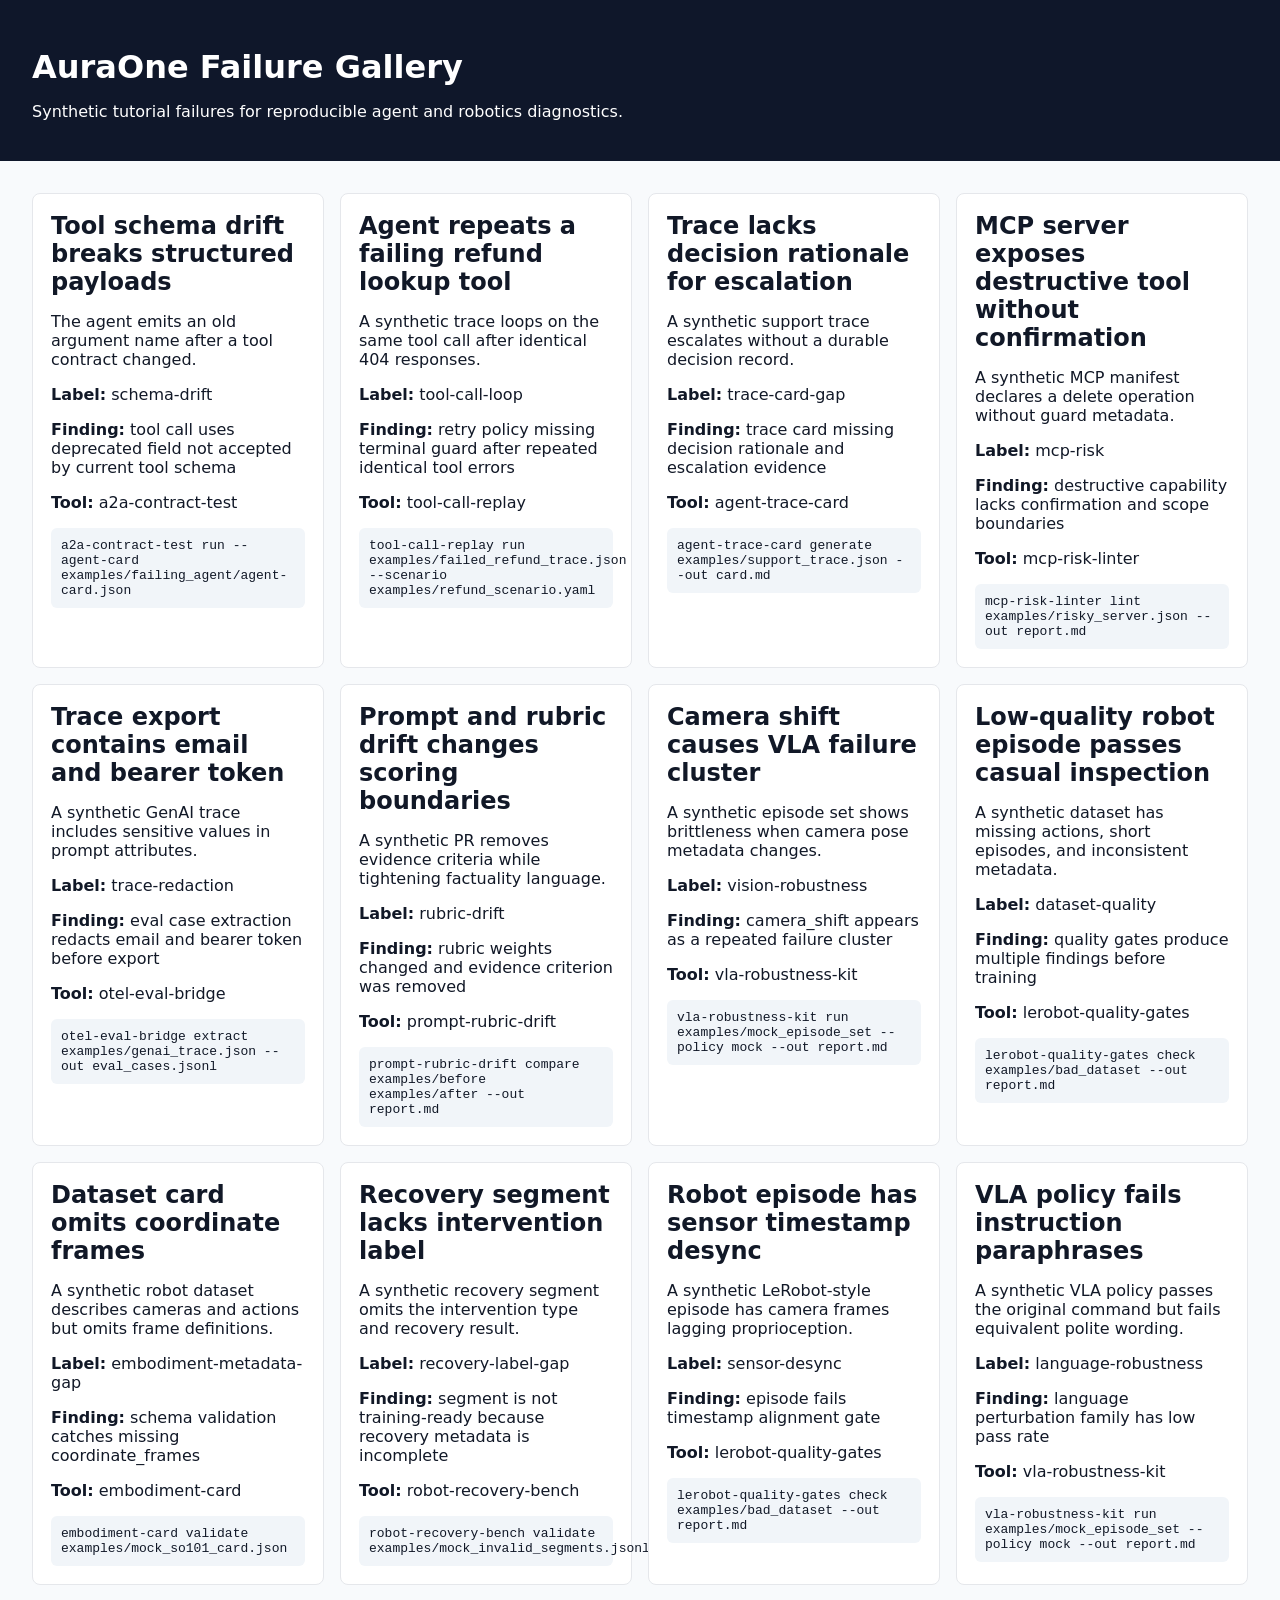
==== docs/index.html @ 8a6e7940 "docs: add github pages index" ====
<!doctype html>
<html lang="en">
<head>
  <meta charset="utf-8">
  <meta name="viewport" content="width=device-width, initial-scale=1">
  <title>AuraOne Failure Gallery</title>
  <style>
    body { font-family: Inter, system-ui, sans-serif; margin: 0; color: #111827; background: #f8fafc; }
    header { padding: 48px 32px 24px; background: #0f172a; color: white; }
    main { display: grid; gap: 16px; grid-template-columns: repeat(auto-fit, minmax(280px, 1fr)); padding: 32px; }
    article { background: white; border: 1px solid #e5e7eb; border-radius: 8px; padding: 18px; }
    h1, h2 { margin: 0 0 12px; }
    code { display: block; white-space: normal; background: #f1f5f9; padding: 10px; border-radius: 6px; }
  </style>
</head>
<body>
  <header>
    <h1>AuraOne Failure Gallery</h1>
    <p>Synthetic tutorial failures for reproducible agent and robotics diagnostics.</p>
  </header>
  <main>
<article><h2>Tool schema drift breaks structured payloads</h2><p>The agent emits an old argument name after a tool contract changed.</p><p><strong>Label:</strong> schema-drift</p><p><strong>Finding:</strong> tool call uses deprecated field not accepted by current tool schema</p><p><strong>Tool:</strong> a2a-contract-test</p><code>a2a-contract-test run --agent-card examples/failing_agent/agent-card.json</code></article>
<article><h2>Agent repeats a failing refund lookup tool</h2><p>A synthetic trace loops on the same tool call after identical 404 responses.</p><p><strong>Label:</strong> tool-call-loop</p><p><strong>Finding:</strong> retry policy missing terminal guard after repeated identical tool errors</p><p><strong>Tool:</strong> tool-call-replay</p><code>tool-call-replay run examples/failed_refund_trace.json --scenario examples/refund_scenario.yaml</code></article>
<article><h2>Trace lacks decision rationale for escalation</h2><p>A synthetic support trace escalates without a durable decision record.</p><p><strong>Label:</strong> trace-card-gap</p><p><strong>Finding:</strong> trace card missing decision rationale and escalation evidence</p><p><strong>Tool:</strong> agent-trace-card</p><code>agent-trace-card generate examples/support_trace.json --out card.md</code></article>
<article><h2>MCP server exposes destructive tool without confirmation</h2><p>A synthetic MCP manifest declares a delete operation without guard metadata.</p><p><strong>Label:</strong> mcp-risk</p><p><strong>Finding:</strong> destructive capability lacks confirmation and scope boundaries</p><p><strong>Tool:</strong> mcp-risk-linter</p><code>mcp-risk-linter lint examples/risky_server.json --out report.md</code></article>
<article><h2>Trace export contains email and bearer token</h2><p>A synthetic GenAI trace includes sensitive values in prompt attributes.</p><p><strong>Label:</strong> trace-redaction</p><p><strong>Finding:</strong> eval case extraction redacts email and bearer token before export</p><p><strong>Tool:</strong> otel-eval-bridge</p><code>otel-eval-bridge extract examples/genai_trace.json --out eval_cases.jsonl</code></article>
<article><h2>Prompt and rubric drift changes scoring boundaries</h2><p>A synthetic PR removes evidence criteria while tightening factuality language.</p><p><strong>Label:</strong> rubric-drift</p><p><strong>Finding:</strong> rubric weights changed and evidence criterion was removed</p><p><strong>Tool:</strong> prompt-rubric-drift</p><code>prompt-rubric-drift compare examples/before examples/after --out report.md</code></article>
<article><h2>Camera shift causes VLA failure cluster</h2><p>A synthetic episode set shows brittleness when camera pose metadata changes.</p><p><strong>Label:</strong> vision-robustness</p><p><strong>Finding:</strong> camera_shift appears as a repeated failure cluster</p><p><strong>Tool:</strong> vla-robustness-kit</p><code>vla-robustness-kit run examples/mock_episode_set --policy mock --out report.md</code></article>
<article><h2>Low-quality robot episode passes casual inspection</h2><p>A synthetic dataset has missing actions, short episodes, and inconsistent metadata.</p><p><strong>Label:</strong> dataset-quality</p><p><strong>Finding:</strong> quality gates produce multiple findings before training</p><p><strong>Tool:</strong> lerobot-quality-gates</p><code>lerobot-quality-gates check examples/bad_dataset --out report.md</code></article>
<article><h2>Dataset card omits coordinate frames</h2><p>A synthetic robot dataset describes cameras and actions but omits frame definitions.</p><p><strong>Label:</strong> embodiment-metadata-gap</p><p><strong>Finding:</strong> schema validation catches missing coordinate_frames</p><p><strong>Tool:</strong> embodiment-card</p><code>embodiment-card validate examples/mock_so101_card.json</code></article>
<article><h2>Recovery segment lacks intervention label</h2><p>A synthetic recovery segment omits the intervention type and recovery result.</p><p><strong>Label:</strong> recovery-label-gap</p><p><strong>Finding:</strong> segment is not training-ready because recovery metadata is incomplete</p><p><strong>Tool:</strong> robot-recovery-bench</p><code>robot-recovery-bench validate examples/mock_invalid_segments.jsonl</code></article>
<article><h2>Robot episode has sensor timestamp desync</h2><p>A synthetic LeRobot-style episode has camera frames lagging proprioception.</p><p><strong>Label:</strong> sensor-desync</p><p><strong>Finding:</strong> episode fails timestamp alignment gate</p><p><strong>Tool:</strong> lerobot-quality-gates</p><code>lerobot-quality-gates check examples/bad_dataset --out report.md</code></article>
<article><h2>VLA policy fails instruction paraphrases</h2><p>A synthetic VLA policy passes the original command but fails equivalent polite wording.</p><p><strong>Label:</strong> language-robustness</p><p><strong>Finding:</strong> language perturbation family has low pass rate</p><p><strong>Tool:</strong> vla-robustness-kit</p><code>vla-robustness-kit run examples/mock_episode_set --policy mock --out report.md</code></article>
  </main>
</body>
</html>
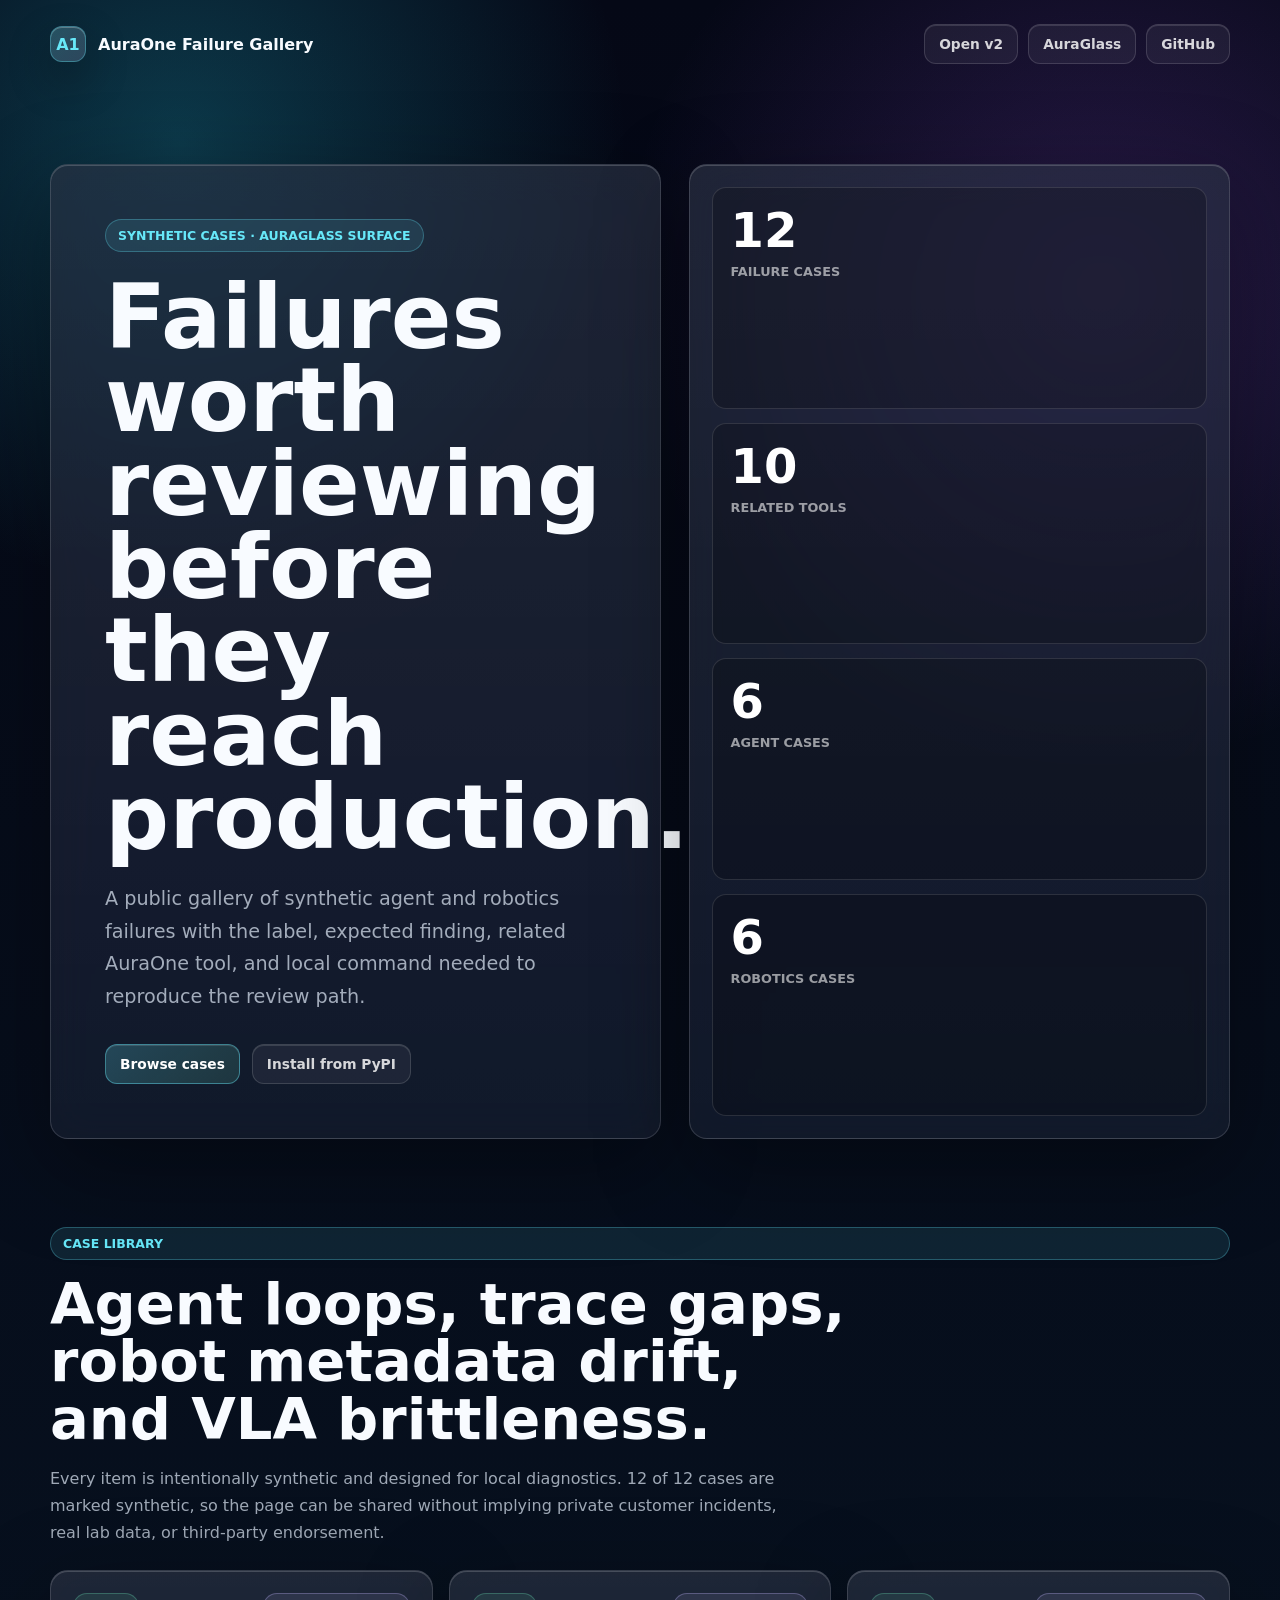
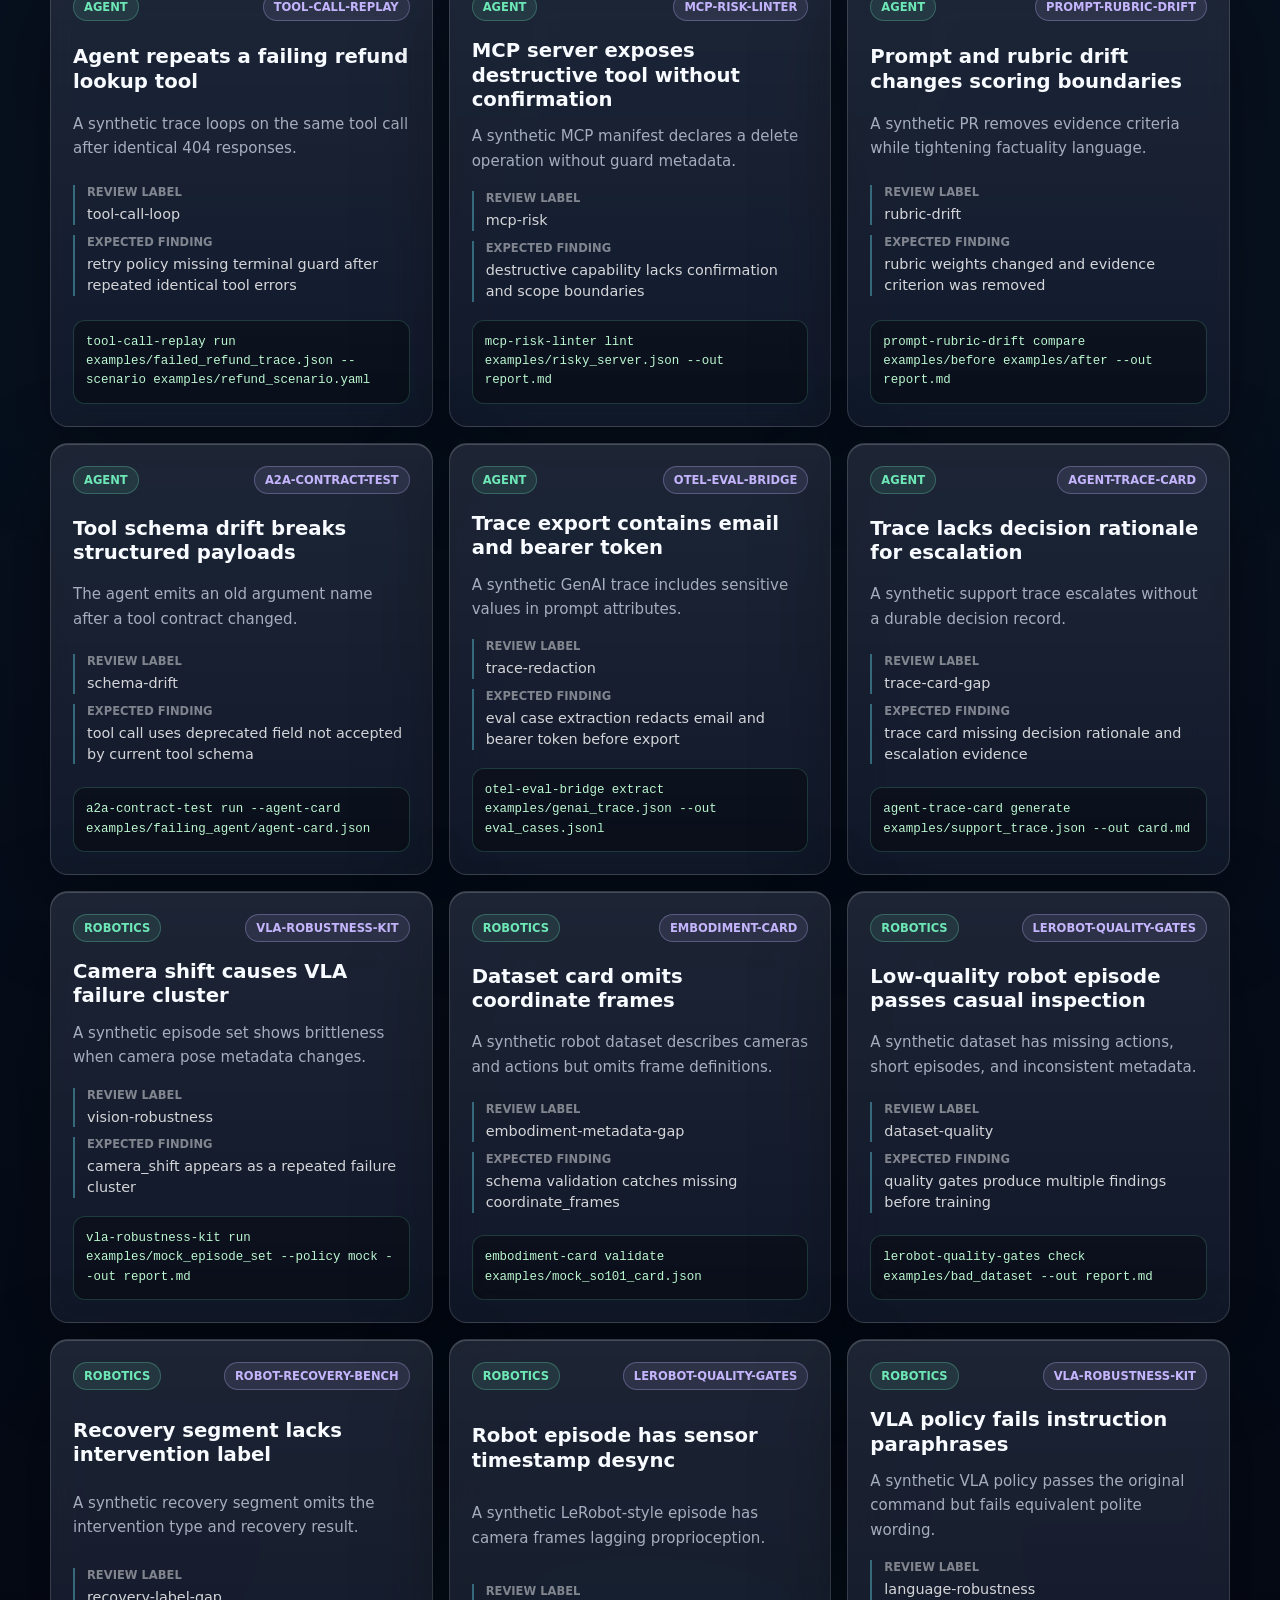
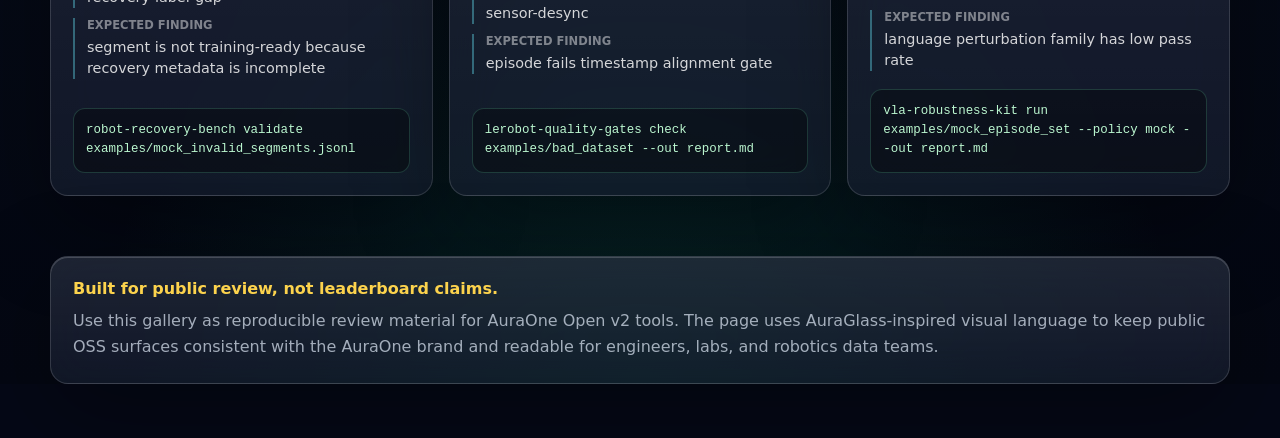
==== commit 442a5114: "feat: polish failure gallery pages" ====
--- a/docs/index.html
+++ b/docs/index.html
@@ -3,34 +3,481 @@
 <head>
   <meta charset="utf-8">
   <meta name="viewport" content="width=device-width, initial-scale=1">
+  <meta name="description" content="AuraOne Failure Gallery publishes synthetic agent and robotics failures with reproducible local commands.">
   <title>AuraOne Failure Gallery</title>
   <style>
-    body { font-family: Inter, system-ui, sans-serif; margin: 0; color: #111827; background: #f8fafc; }
-    header { padding: 48px 32px 24px; background: #0f172a; color: white; }
-    main { display: grid; gap: 16px; grid-template-columns: repeat(auto-fit, minmax(280px, 1fr)); padding: 32px; }
-    article { background: white; border: 1px solid #e5e7eb; border-radius: 8px; padding: 18px; }
-    h1, h2 { margin: 0 0 12px; }
-    code { display: block; white-space: normal; background: #f1f5f9; padding: 10px; border-radius: 6px; }
+    :root {
+      color-scheme: dark;
+      --bg: #050816;
+      --ink: #f8fbff;
+      --muted: rgba(232, 241, 255, 0.68);
+      --line: rgba(255, 255, 255, 0.14);
+      --panel: rgba(11, 18, 36, 0.68);
+      --panel-strong: rgba(7, 12, 26, 0.82);
+      --cyan: #67e8f9;
+      --mint: #6ee7b7;
+      --violet: #c4b5fd;
+      --amber: #fcd34d;
+      --radius: 18px;
+    }
+
+    * {
+      box-sizing: border-box;
+    }
+
+    html {
+      min-height: 100%;
+      background: var(--bg);
+    }
+
+    body {
+      min-height: 100%;
+      margin: 0;
+      color: var(--ink);
+      background:
+        radial-gradient(circle at 14% 4%, rgba(34, 211, 238, 0.24), transparent 28rem),
+        radial-gradient(circle at 86% 8%, rgba(168, 85, 247, 0.22), transparent 30rem),
+        radial-gradient(circle at 50% 100%, rgba(16, 185, 129, 0.16), transparent 34rem),
+        linear-gradient(180deg, #050816 0%, #07111f 52%, #040712 100%);
+      font-family: Inter, ui-sans-serif, system-ui, -apple-system, BlinkMacSystemFont, "Segoe UI", sans-serif;
+      letter-spacing: 0;
+    }
+
+    body::before {
+      position: fixed;
+      inset: 0;
+      z-index: -1;
+      pointer-events: none;
+      content: "";
+      opacity: 0.34;
+      background-image:
+        linear-gradient(rgba(255, 255, 255, 0.04) 1px, transparent 1px),
+        linear-gradient(90deg, rgba(255, 255, 255, 0.04) 1px, transparent 1px);
+      background-size: 56px 56px;
+      mask-image: linear-gradient(180deg, black, transparent 78%);
+    }
+
+    a {
+      color: inherit;
+      text-decoration: none;
+    }
+
+    .shell {
+      width: min(1180px, calc(100% - 32px));
+      margin: 0 auto;
+    }
+
+    .nav {
+      display: flex;
+      align-items: center;
+      justify-content: space-between;
+      gap: 20px;
+      padding: 24px 0;
+    }
+
+    .brand {
+      display: inline-flex;
+      align-items: center;
+      gap: 12px;
+      font-weight: 760;
+    }
+
+    .brand-mark {
+      display: inline-grid;
+      width: 36px;
+      height: 36px;
+      place-items: center;
+      border: 1px solid rgba(103, 232, 249, 0.32);
+      border-radius: 12px;
+      background:
+        linear-gradient(135deg, rgba(103, 232, 249, 0.18), rgba(196, 181, 253, 0.12)),
+        rgba(255, 255, 255, 0.06);
+      box-shadow: inset 0 1px 0 rgba(255, 255, 255, 0.25), 0 18px 44px rgba(0, 0, 0, 0.32);
+      color: var(--cyan);
+    }
+
+    .nav-links {
+      display: flex;
+      flex-wrap: wrap;
+      justify-content: flex-end;
+      gap: 10px;
+    }
+
+    .nav-links a,
+    .button {
+      display: inline-flex;
+      align-items: center;
+      justify-content: center;
+      min-height: 40px;
+      border: 1px solid var(--line);
+      border-radius: 12px;
+      padding: 0 14px;
+      background: rgba(255, 255, 255, 0.055);
+      color: rgba(255, 255, 255, 0.82);
+      font-size: 0.86rem;
+      font-weight: 660;
+      box-shadow: inset 0 1px 0 rgba(255, 255, 255, 0.13);
+    }
+
+    .nav-links a:hover,
+    .button:hover {
+      border-color: rgba(103, 232, 249, 0.45);
+      background: rgba(103, 232, 249, 0.11);
+      color: white;
+    }
+
+    .hero {
+      padding: 76px 0 52px;
+    }
+
+    .hero-grid {
+      display: grid;
+      grid-template-columns: minmax(0, 1.06fr) minmax(280px, 0.94fr);
+      gap: 28px;
+      align-items: stretch;
+    }
+
+    .hero-copy,
+    .glass-panel,
+    .case-card {
+      border: 1px solid var(--line);
+      border-radius: var(--radius);
+      background:
+        linear-gradient(180deg, rgba(255, 255, 255, 0.09), rgba(255, 255, 255, 0.035)),
+        var(--panel);
+      box-shadow:
+        inset 0 1px 0 rgba(255, 255, 255, 0.18),
+        0 28px 92px rgba(0, 0, 0, 0.34);
+      backdrop-filter: blur(22px) saturate(150%);
+    }
+
+    .hero-copy {
+      padding: clamp(28px, 5vw, 54px);
+    }
+
+    .eyebrow {
+      display: inline-flex;
+      align-items: center;
+      gap: 8px;
+      border: 1px solid rgba(103, 232, 249, 0.28);
+      border-radius: 999px;
+      padding: 8px 12px;
+      background: rgba(103, 232, 249, 0.10);
+      color: var(--cyan);
+      font-size: 0.78rem;
+      font-weight: 800;
+      text-transform: uppercase;
+    }
+
+    h1,
+    h2,
+    p {
+      margin: 0;
+    }
+
+    h1 {
+      max-width: 850px;
+      margin-top: 24px;
+      font-size: clamp(3rem, 7vw, 6.5rem);
+      line-height: 0.93;
+      letter-spacing: 0;
+    }
+
+    .lead {
+      max-width: 690px;
+      margin-top: 24px;
+      color: var(--muted);
+      font-size: clamp(1rem, 2vw, 1.2rem);
+      line-height: 1.7;
+    }
+
+    .hero-actions {
+      display: flex;
+      flex-wrap: wrap;
+      gap: 12px;
+      margin-top: 30px;
+    }
+
+    .button.primary {
+      border-color: rgba(103, 232, 249, 0.42);
+      background: linear-gradient(135deg, rgba(103, 232, 249, 0.22), rgba(110, 231, 183, 0.14));
+      color: white;
+    }
+
+    .stats-panel {
+      display: grid;
+      gap: 14px;
+      padding: 22px;
+    }
+
+    .metric {
+      min-height: 104px;
+      border: 1px solid rgba(255, 255, 255, 0.12);
+      border-radius: 14px;
+      padding: 18px;
+      background: rgba(0, 0, 0, 0.22);
+    }
+
+    .metric-value {
+      display: block;
+      color: white;
+      font-size: clamp(2rem, 4vw, 3rem);
+      font-weight: 780;
+      line-height: 1;
+    }
+
+    .metric-label {
+      display: block;
+      margin-top: 10px;
+      color: rgba(255, 255, 255, 0.58);
+      font-size: 0.8rem;
+      font-weight: 720;
+      text-transform: uppercase;
+    }
+
+    .section-head {
+      display: grid;
+      gap: 16px;
+      margin: 36px 0 24px;
+    }
+
+    .section-head h2 {
+      max-width: 820px;
+      font-size: clamp(2rem, 4.5vw, 3.8rem);
+      line-height: 1;
+      letter-spacing: 0;
+    }
+
+    .section-head p {
+      max-width: 760px;
+      color: var(--muted);
+      line-height: 1.7;
+    }
+
+    .case-grid {
+      display: grid;
+      grid-template-columns: repeat(3, minmax(0, 1fr));
+      gap: 16px;
+      padding-bottom: 60px;
+    }
+
+    .case-card {
+      display: flex;
+      min-height: 390px;
+      flex-direction: column;
+      justify-content: space-between;
+      padding: 22px;
+    }
+
+    .case-topline {
+      display: flex;
+      flex-wrap: wrap;
+      align-items: center;
+      justify-content: space-between;
+      gap: 10px;
+      margin-bottom: 18px;
+    }
+
+    .case-domain,
+    .case-tool {
+      display: inline-flex;
+      align-items: center;
+      min-height: 28px;
+      border-radius: 999px;
+      padding: 0 10px;
+      font-size: 0.72rem;
+      font-weight: 800;
+      text-transform: uppercase;
+    }
+
+    .case-domain {
+      border: 1px solid rgba(110, 231, 183, 0.28);
+      background: rgba(110, 231, 183, 0.10);
+      color: var(--mint);
+    }
+
+    .case-tool {
+      border: 1px solid rgba(196, 181, 253, 0.30);
+      background: rgba(196, 181, 253, 0.10);
+      color: var(--violet);
+    }
+
+    .case-card h2 {
+      font-size: 1.23rem;
+      line-height: 1.24;
+      letter-spacing: 0;
+    }
+
+    .case-description {
+      margin-top: 12px;
+      color: var(--muted);
+      font-size: 0.94rem;
+      line-height: 1.62;
+    }
+
+    .case-facts {
+      display: grid;
+      gap: 10px;
+      margin: 18px 0;
+    }
+
+    .case-facts div {
+      border-left: 2px solid rgba(103, 232, 249, 0.38);
+      padding-left: 12px;
+    }
+
+    dt {
+      color: rgba(255, 255, 255, 0.46);
+      font-size: 0.72rem;
+      font-weight: 760;
+      text-transform: uppercase;
+    }
+
+    dd {
+      margin: 5px 0 0;
+      color: rgba(255, 255, 255, 0.82);
+      font-size: 0.9rem;
+      line-height: 1.45;
+    }
+
+    code {
+      display: block;
+      overflow-x: auto;
+      border: 1px solid rgba(110, 231, 183, 0.20);
+      border-radius: 12px;
+      padding: 12px;
+      background: rgba(0, 0, 0, 0.34);
+      color: #bbf7d0;
+      font-family: "SFMono-Regular", Consolas, "Liberation Mono", monospace;
+      font-size: 0.78rem;
+      line-height: 1.55;
+      white-space: pre-wrap;
+    }
+
+    .note {
+      display: grid;
+      gap: 10px;
+      margin: 0 0 54px;
+      padding: 22px;
+    }
+
+    .note strong {
+      color: var(--amber);
+    }
+
+    .note p {
+      color: var(--muted);
+      line-height: 1.65;
+    }
+
+    @media (max-width: 920px) {
+      .hero-grid,
+      .case-grid {
+        grid-template-columns: 1fr;
+      }
+
+      .hero {
+        padding-top: 42px;
+      }
+    }
+
+    @media (max-width: 640px) {
+      .shell {
+        width: min(100% - 24px, 1180px);
+      }
+
+      .nav {
+        align-items: flex-start;
+        flex-direction: column;
+      }
+
+      .nav-links {
+        justify-content: flex-start;
+      }
+
+      .hero-copy,
+      .stats-panel,
+      .case-card,
+      .note {
+        border-radius: 14px;
+      }
+    }
   </style>
 </head>
 <body>
-  <header>
-    <h1>AuraOne Failure Gallery</h1>
-    <p>Synthetic tutorial failures for reproducible agent and robotics diagnostics.</p>
+  <nav class="shell nav" aria-label="Primary">
+    <a class="brand" href="https://www.auraone.ai/open">
+      <span class="brand-mark" aria-hidden="true">A1</span>
+      <span>AuraOne Failure Gallery</span>
+    </a>
+    <div class="nav-links">
+      <a href="https://www.auraone.ai/open/v2">Open v2</a>
+      <a href="https://auraglass.auraone.ai/">AuraGlass</a>
+      <a href="https://github.com/auraoneai/failure-gallery">GitHub</a>
+    </div>
+  </nav>
+
+  <header class="shell hero">
+    <div class="hero-grid">
+      <section class="hero-copy">
+        <span class="eyebrow">Synthetic cases · AuraGlass surface</span>
+        <h1>Failures worth reviewing before they reach production.</h1>
+        <p class="lead">
+          A public gallery of synthetic agent and robotics failures with the label,
+          expected finding, related AuraOne tool, and local command needed to
+          reproduce the review path.
+        </p>
+        <div class="hero-actions">
+          <a class="button primary" href="#cases">Browse cases</a>
+          <a class="button" href="https://pypi.org/project/failure-gallery/">Install from PyPI</a>
+        </div>
+      </section>
+
+      <aside class="glass-panel stats-panel" aria-label="Gallery summary">
+<div class="metric"><span class="metric-value">12</span><span class="metric-label">failure cases</span></div>
+<div class="metric"><span class="metric-value">10</span><span class="metric-label">related tools</span></div>
+<div class="metric"><span class="metric-value">6</span><span class="metric-label">agent cases</span></div>
+<div class="metric"><span class="metric-value">6</span><span class="metric-label">robotics cases</span></div>
+      </aside>
+    </div>
   </header>
-  <main>
-<article><h2>Tool schema drift breaks structured payloads</h2><p>The agent emits an old argument name after a tool contract changed.</p><p><strong>Label:</strong> schema-drift</p><p><strong>Finding:</strong> tool call uses deprecated field not accepted by current tool schema</p><p><strong>Tool:</strong> a2a-contract-test</p><code>a2a-contract-test run --agent-card examples/failing_agent/agent-card.json</code></article>
-<article><h2>Agent repeats a failing refund lookup tool</h2><p>A synthetic trace loops on the same tool call after identical 404 responses.</p><p><strong>Label:</strong> tool-call-loop</p><p><strong>Finding:</strong> retry policy missing terminal guard after repeated identical tool errors</p><p><strong>Tool:</strong> tool-call-replay</p><code>tool-call-replay run examples/failed_refund_trace.json --scenario examples/refund_scenario.yaml</code></article>
-<article><h2>Trace lacks decision rationale for escalation</h2><p>A synthetic support trace escalates without a durable decision record.</p><p><strong>Label:</strong> trace-card-gap</p><p><strong>Finding:</strong> trace card missing decision rationale and escalation evidence</p><p><strong>Tool:</strong> agent-trace-card</p><code>agent-trace-card generate examples/support_trace.json --out card.md</code></article>
-<article><h2>MCP server exposes destructive tool without confirmation</h2><p>A synthetic MCP manifest declares a delete operation without guard metadata.</p><p><strong>Label:</strong> mcp-risk</p><p><strong>Finding:</strong> destructive capability lacks confirmation and scope boundaries</p><p><strong>Tool:</strong> mcp-risk-linter</p><code>mcp-risk-linter lint examples/risky_server.json --out report.md</code></article>
-<article><h2>Trace export contains email and bearer token</h2><p>A synthetic GenAI trace includes sensitive values in prompt attributes.</p><p><strong>Label:</strong> trace-redaction</p><p><strong>Finding:</strong> eval case extraction redacts email and bearer token before export</p><p><strong>Tool:</strong> otel-eval-bridge</p><code>otel-eval-bridge extract examples/genai_trace.json --out eval_cases.jsonl</code></article>
-<article><h2>Prompt and rubric drift changes scoring boundaries</h2><p>A synthetic PR removes evidence criteria while tightening factuality language.</p><p><strong>Label:</strong> rubric-drift</p><p><strong>Finding:</strong> rubric weights changed and evidence criterion was removed</p><p><strong>Tool:</strong> prompt-rubric-drift</p><code>prompt-rubric-drift compare examples/before examples/after --out report.md</code></article>
-<article><h2>Camera shift causes VLA failure cluster</h2><p>A synthetic episode set shows brittleness when camera pose metadata changes.</p><p><strong>Label:</strong> vision-robustness</p><p><strong>Finding:</strong> camera_shift appears as a repeated failure cluster</p><p><strong>Tool:</strong> vla-robustness-kit</p><code>vla-robustness-kit run examples/mock_episode_set --policy mock --out report.md</code></article>
-<article><h2>Low-quality robot episode passes casual inspection</h2><p>A synthetic dataset has missing actions, short episodes, and inconsistent metadata.</p><p><strong>Label:</strong> dataset-quality</p><p><strong>Finding:</strong> quality gates produce multiple findings before training</p><p><strong>Tool:</strong> lerobot-quality-gates</p><code>lerobot-quality-gates check examples/bad_dataset --out report.md</code></article>
-<article><h2>Dataset card omits coordinate frames</h2><p>A synthetic robot dataset describes cameras and actions but omits frame definitions.</p><p><strong>Label:</strong> embodiment-metadata-gap</p><p><strong>Finding:</strong> schema validation catches missing coordinate_frames</p><p><strong>Tool:</strong> embodiment-card</p><code>embodiment-card validate examples/mock_so101_card.json</code></article>
-<article><h2>Recovery segment lacks intervention label</h2><p>A synthetic recovery segment omits the intervention type and recovery result.</p><p><strong>Label:</strong> recovery-label-gap</p><p><strong>Finding:</strong> segment is not training-ready because recovery metadata is incomplete</p><p><strong>Tool:</strong> robot-recovery-bench</p><code>robot-recovery-bench validate examples/mock_invalid_segments.jsonl</code></article>
-<article><h2>Robot episode has sensor timestamp desync</h2><p>A synthetic LeRobot-style episode has camera frames lagging proprioception.</p><p><strong>Label:</strong> sensor-desync</p><p><strong>Finding:</strong> episode fails timestamp alignment gate</p><p><strong>Tool:</strong> lerobot-quality-gates</p><code>lerobot-quality-gates check examples/bad_dataset --out report.md</code></article>
-<article><h2>VLA policy fails instruction paraphrases</h2><p>A synthetic VLA policy passes the original command but fails equivalent polite wording.</p><p><strong>Label:</strong> language-robustness</p><p><strong>Finding:</strong> language perturbation family has low pass rate</p><p><strong>Tool:</strong> vla-robustness-kit</p><code>vla-robustness-kit run examples/mock_episode_set --policy mock --out report.md</code></article>
+
+  <main class="shell">
+    <section class="section-head" id="cases">
+      <span class="eyebrow">Case library</span>
+      <h2>Agent loops, trace gaps, robot metadata drift, and VLA brittleness.</h2>
+      <p>
+        Every item is intentionally synthetic and designed for local diagnostics.
+        12 of 12 cases are marked synthetic, so
+        the page can be shared without implying private customer incidents,
+        real lab data, or third-party endorsement.
+      </p>
+    </section>
+
+    <section class="case-grid" aria-label="Failure cases">
+<article class="case-card"><div class="case-topline"><span class="case-domain">agent</span><span class="case-tool">tool-call-replay</span></div><h2>Agent repeats a failing refund lookup tool</h2><p class="case-description">A synthetic trace loops on the same tool call after identical 404 responses.</p><dl class="case-facts"><div><dt>Review label</dt><dd>tool-call-loop</dd></div><div><dt>Expected finding</dt><dd>retry policy missing terminal guard after repeated identical tool errors</dd></div></dl><code>tool-call-replay run examples/failed_refund_trace.json --scenario examples/refund_scenario.yaml</code></article>
+<article class="case-card"><div class="case-topline"><span class="case-domain">agent</span><span class="case-tool">mcp-risk-linter</span></div><h2>MCP server exposes destructive tool without confirmation</h2><p class="case-description">A synthetic MCP manifest declares a delete operation without guard metadata.</p><dl class="case-facts"><div><dt>Review label</dt><dd>mcp-risk</dd></div><div><dt>Expected finding</dt><dd>destructive capability lacks confirmation and scope boundaries</dd></div></dl><code>mcp-risk-linter lint examples/risky_server.json --out report.md</code></article>
+<article class="case-card"><div class="case-topline"><span class="case-domain">agent</span><span class="case-tool">prompt-rubric-drift</span></div><h2>Prompt and rubric drift changes scoring boundaries</h2><p class="case-description">A synthetic PR removes evidence criteria while tightening factuality language.</p><dl class="case-facts"><div><dt>Review label</dt><dd>rubric-drift</dd></div><div><dt>Expected finding</dt><dd>rubric weights changed and evidence criterion was removed</dd></div></dl><code>prompt-rubric-drift compare examples/before examples/after --out report.md</code></article>
+<article class="case-card"><div class="case-topline"><span class="case-domain">agent</span><span class="case-tool">a2a-contract-test</span></div><h2>Tool schema drift breaks structured payloads</h2><p class="case-description">The agent emits an old argument name after a tool contract changed.</p><dl class="case-facts"><div><dt>Review label</dt><dd>schema-drift</dd></div><div><dt>Expected finding</dt><dd>tool call uses deprecated field not accepted by current tool schema</dd></div></dl><code>a2a-contract-test run --agent-card examples/failing_agent/agent-card.json</code></article>
+<article class="case-card"><div class="case-topline"><span class="case-domain">agent</span><span class="case-tool">otel-eval-bridge</span></div><h2>Trace export contains email and bearer token</h2><p class="case-description">A synthetic GenAI trace includes sensitive values in prompt attributes.</p><dl class="case-facts"><div><dt>Review label</dt><dd>trace-redaction</dd></div><div><dt>Expected finding</dt><dd>eval case extraction redacts email and bearer token before export</dd></div></dl><code>otel-eval-bridge extract examples/genai_trace.json --out eval_cases.jsonl</code></article>
+<article class="case-card"><div class="case-topline"><span class="case-domain">agent</span><span class="case-tool">agent-trace-card</span></div><h2>Trace lacks decision rationale for escalation</h2><p class="case-description">A synthetic support trace escalates without a durable decision record.</p><dl class="case-facts"><div><dt>Review label</dt><dd>trace-card-gap</dd></div><div><dt>Expected finding</dt><dd>trace card missing decision rationale and escalation evidence</dd></div></dl><code>agent-trace-card generate examples/support_trace.json --out card.md</code></article>
+<article class="case-card"><div class="case-topline"><span class="case-domain">robotics</span><span class="case-tool">vla-robustness-kit</span></div><h2>Camera shift causes VLA failure cluster</h2><p class="case-description">A synthetic episode set shows brittleness when camera pose metadata changes.</p><dl class="case-facts"><div><dt>Review label</dt><dd>vision-robustness</dd></div><div><dt>Expected finding</dt><dd>camera_shift appears as a repeated failure cluster</dd></div></dl><code>vla-robustness-kit run examples/mock_episode_set --policy mock --out report.md</code></article>
+<article class="case-card"><div class="case-topline"><span class="case-domain">robotics</span><span class="case-tool">embodiment-card</span></div><h2>Dataset card omits coordinate frames</h2><p class="case-description">A synthetic robot dataset describes cameras and actions but omits frame definitions.</p><dl class="case-facts"><div><dt>Review label</dt><dd>embodiment-metadata-gap</dd></div><div><dt>Expected finding</dt><dd>schema validation catches missing coordinate_frames</dd></div></dl><code>embodiment-card validate examples/mock_so101_card.json</code></article>
+<article class="case-card"><div class="case-topline"><span class="case-domain">robotics</span><span class="case-tool">lerobot-quality-gates</span></div><h2>Low-quality robot episode passes casual inspection</h2><p class="case-description">A synthetic dataset has missing actions, short episodes, and inconsistent metadata.</p><dl class="case-facts"><div><dt>Review label</dt><dd>dataset-quality</dd></div><div><dt>Expected finding</dt><dd>quality gates produce multiple findings before training</dd></div></dl><code>lerobot-quality-gates check examples/bad_dataset --out report.md</code></article>
+<article class="case-card"><div class="case-topline"><span class="case-domain">robotics</span><span class="case-tool">robot-recovery-bench</span></div><h2>Recovery segment lacks intervention label</h2><p class="case-description">A synthetic recovery segment omits the intervention type and recovery result.</p><dl class="case-facts"><div><dt>Review label</dt><dd>recovery-label-gap</dd></div><div><dt>Expected finding</dt><dd>segment is not training-ready because recovery metadata is incomplete</dd></div></dl><code>robot-recovery-bench validate examples/mock_invalid_segments.jsonl</code></article>
+<article class="case-card"><div class="case-topline"><span class="case-domain">robotics</span><span class="case-tool">lerobot-quality-gates</span></div><h2>Robot episode has sensor timestamp desync</h2><p class="case-description">A synthetic LeRobot-style episode has camera frames lagging proprioception.</p><dl class="case-facts"><div><dt>Review label</dt><dd>sensor-desync</dd></div><div><dt>Expected finding</dt><dd>episode fails timestamp alignment gate</dd></div></dl><code>lerobot-quality-gates check examples/bad_dataset --out report.md</code></article>
+<article class="case-card"><div class="case-topline"><span class="case-domain">robotics</span><span class="case-tool">vla-robustness-kit</span></div><h2>VLA policy fails instruction paraphrases</h2><p class="case-description">A synthetic VLA policy passes the original command but fails equivalent polite wording.</p><dl class="case-facts"><div><dt>Review label</dt><dd>language-robustness</dd></div><div><dt>Expected finding</dt><dd>language perturbation family has low pass rate</dd></div></dl><code>vla-robustness-kit run examples/mock_episode_set --policy mock --out report.md</code></article>
+    </section>
+
+    <section class="glass-panel note">
+      <strong>Built for public review, not leaderboard claims.</strong>
+      <p>
+        Use this gallery as reproducible review material for AuraOne Open v2
+        tools. The page uses AuraGlass-inspired visual language to keep public
+        OSS surfaces consistent with the AuraOne brand and readable for
+        engineers, labs, and robotics data teams.
+      </p>
+    </section>
   </main>
 </body>
 </html>
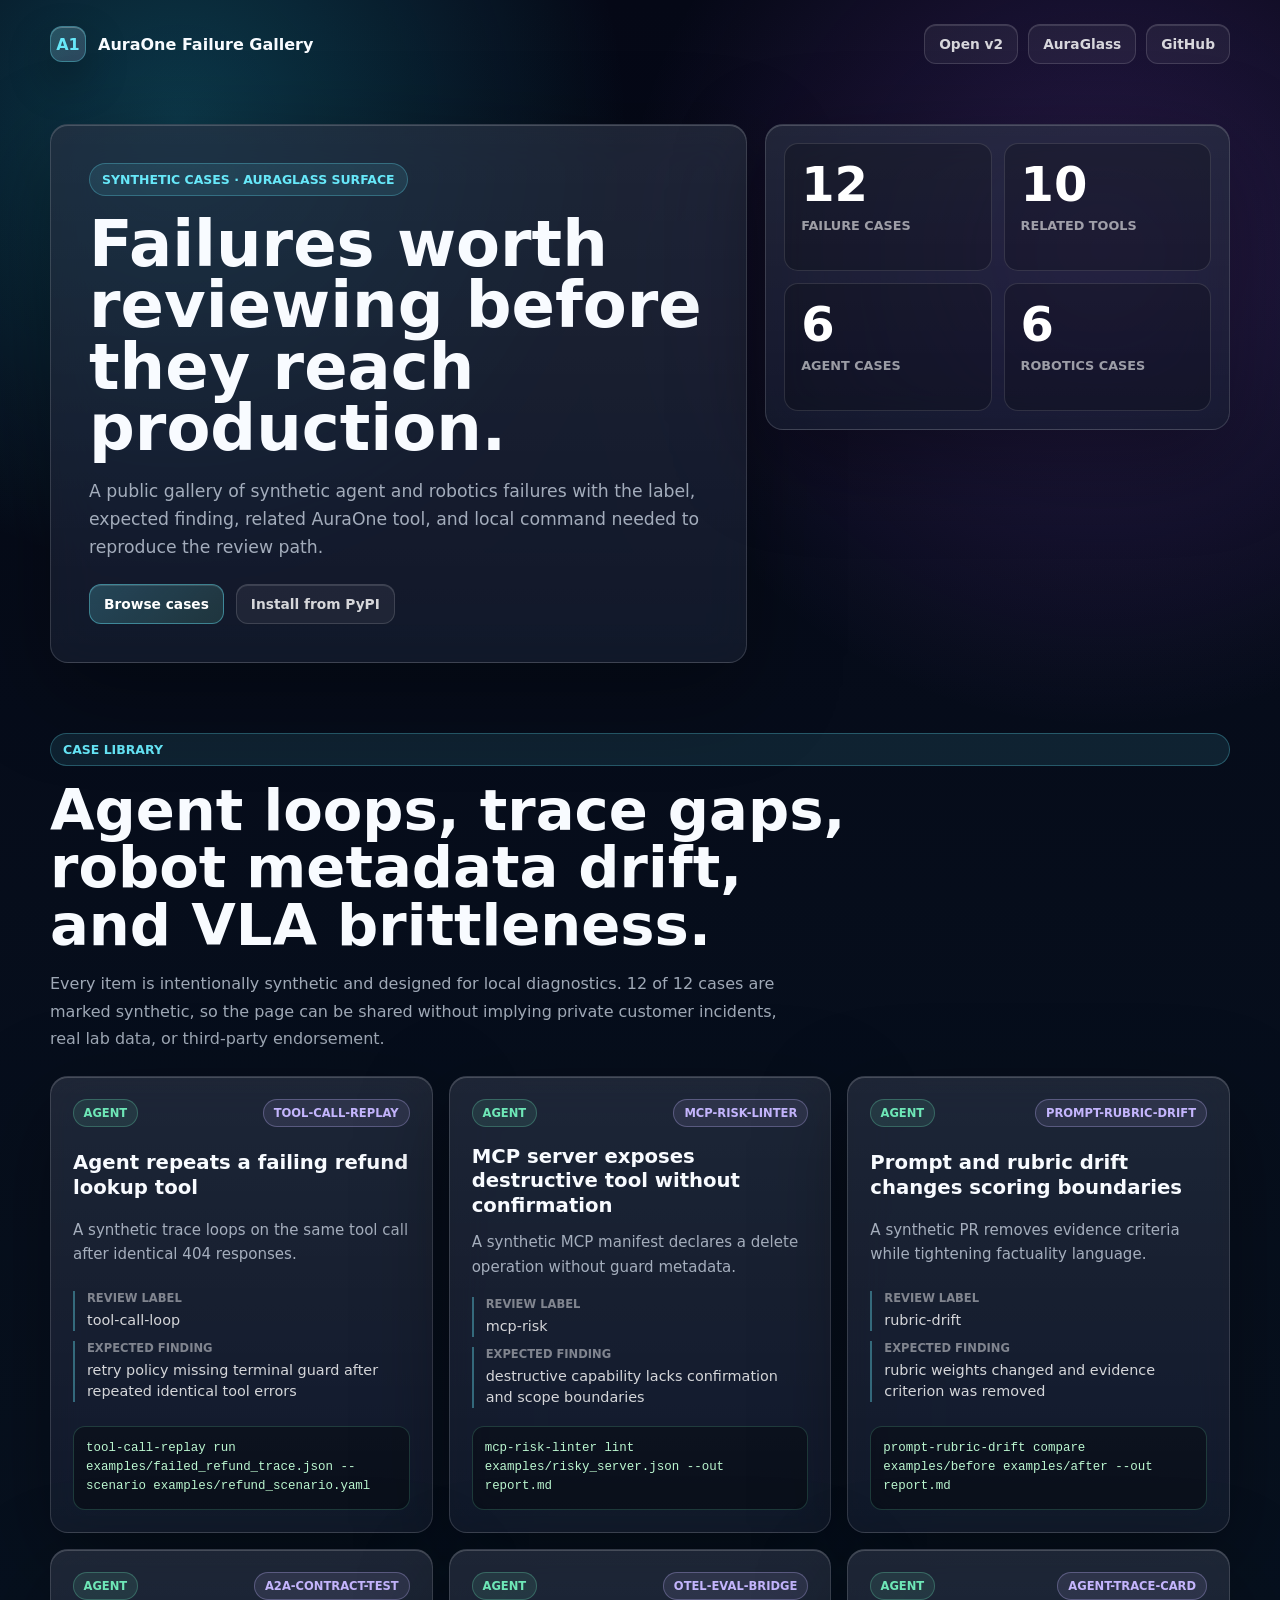
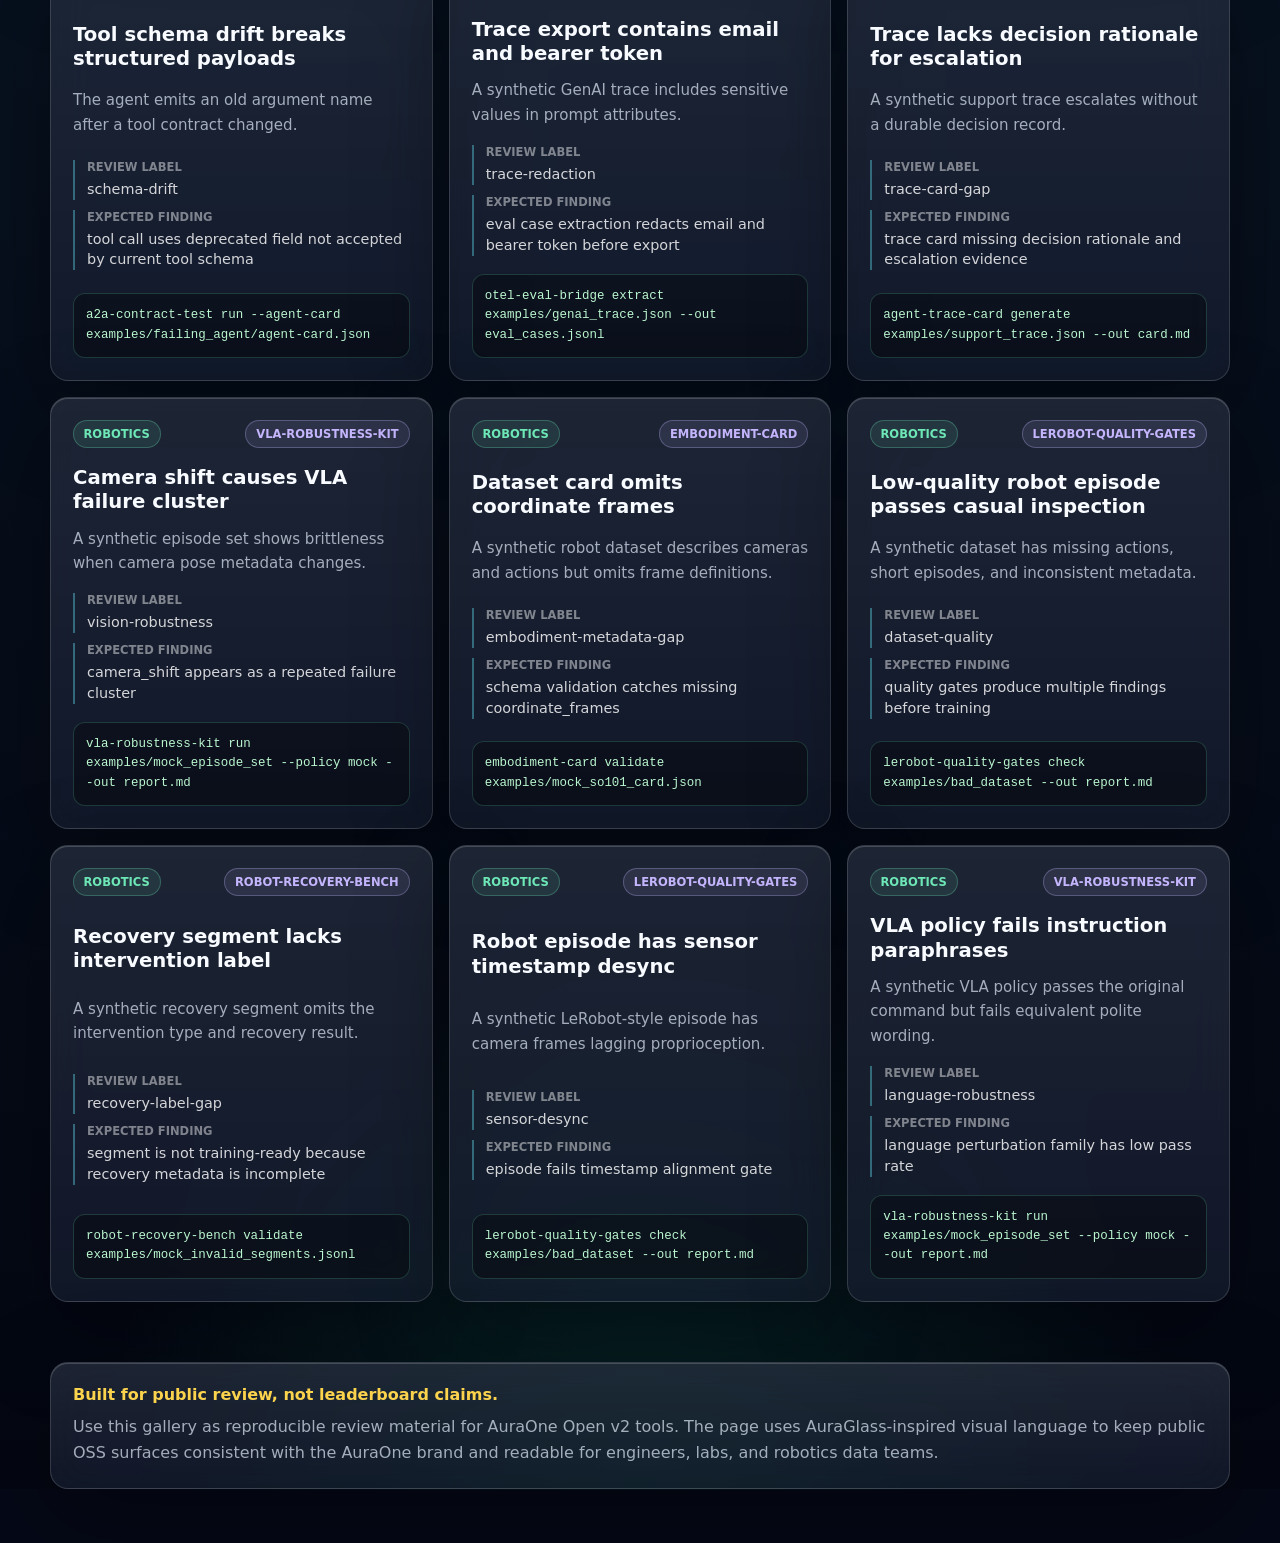
==== commit f2923ecd: "fix: tighten failure gallery hero" ====
--- a/docs/index.html
+++ b/docs/index.html
@@ -127,14 +127,14 @@
     }
 
     .hero {
-      padding: 76px 0 52px;
+      padding: 36px 0 34px;
     }
 
     .hero-grid {
       display: grid;
-      grid-template-columns: minmax(0, 1.06fr) minmax(280px, 0.94fr);
-      gap: 28px;
-      align-items: stretch;
+      grid-template-columns: minmax(0, 1.2fr) minmax(280px, 0.8fr);
+      gap: 18px;
+      align-items: start;
     }
 
     .hero-copy,
@@ -152,7 +152,7 @@
     }
 
     .hero-copy {
-      padding: clamp(28px, 5vw, 54px);
+      padding: clamp(24px, 4vw, 38px);
     }
 
     .eyebrow {
@@ -177,25 +177,26 @@
 
     h1 {
       max-width: 850px;
-      margin-top: 24px;
-      font-size: clamp(3rem, 7vw, 6.5rem);
-      line-height: 0.93;
+      max-width: 760px;
+      margin-top: 18px;
+      font-size: clamp(2.6rem, 5vw, 5rem);
+      line-height: 0.96;
       letter-spacing: 0;
     }
 
     .lead {
-      max-width: 690px;
-      margin-top: 24px;
+      max-width: 660px;
+      margin-top: 18px;
       color: var(--muted);
-      font-size: clamp(1rem, 2vw, 1.2rem);
-      line-height: 1.7;
+      font-size: clamp(0.98rem, 1.4vw, 1.08rem);
+      line-height: 1.62;
     }
 
     .hero-actions {
       display: flex;
       flex-wrap: wrap;
       gap: 12px;
-      margin-top: 30px;
+      margin-top: 22px;
     }
 
     .button.primary {
@@ -206,15 +207,16 @@
 
     .stats-panel {
       display: grid;
-      gap: 14px;
-      padding: 22px;
+      grid-template-columns: repeat(2, minmax(0, 1fr));
+      gap: 12px;
+      padding: 18px;
     }
 
     .metric {
-      min-height: 104px;
+      min-height: 128px;
       border: 1px solid rgba(255, 255, 255, 0.12);
       border-radius: 14px;
-      padding: 18px;
+      padding: 16px;
       background: rgba(0, 0, 0, 0.22);
     }
 
@@ -377,7 +379,7 @@
       }
 
       .hero {
-        padding-top: 42px;
+        padding-top: 32px;
       }
     }
 
@@ -393,6 +395,10 @@
 
       .nav-links {
         justify-content: flex-start;
+      }
+
+      .stats-panel {
+        grid-template-columns: 1fr;
       }
 
       .hero-copy,
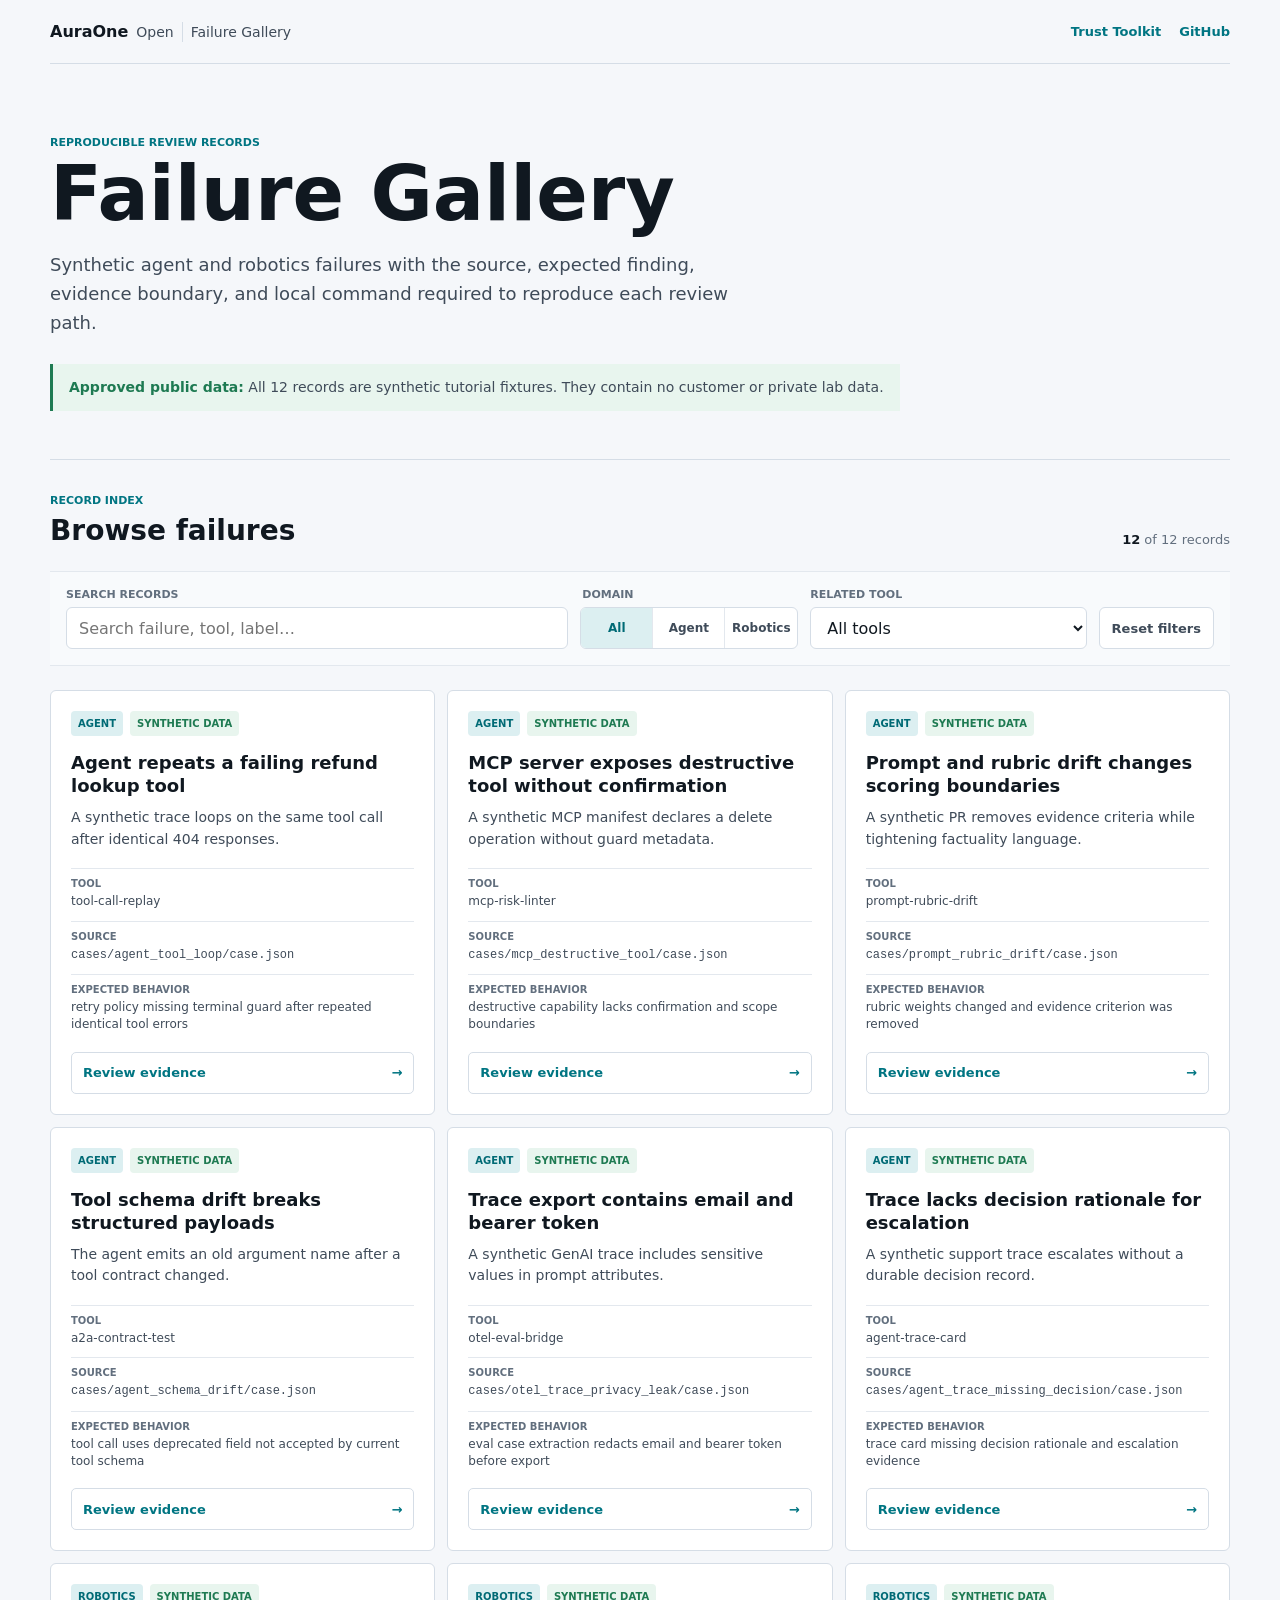
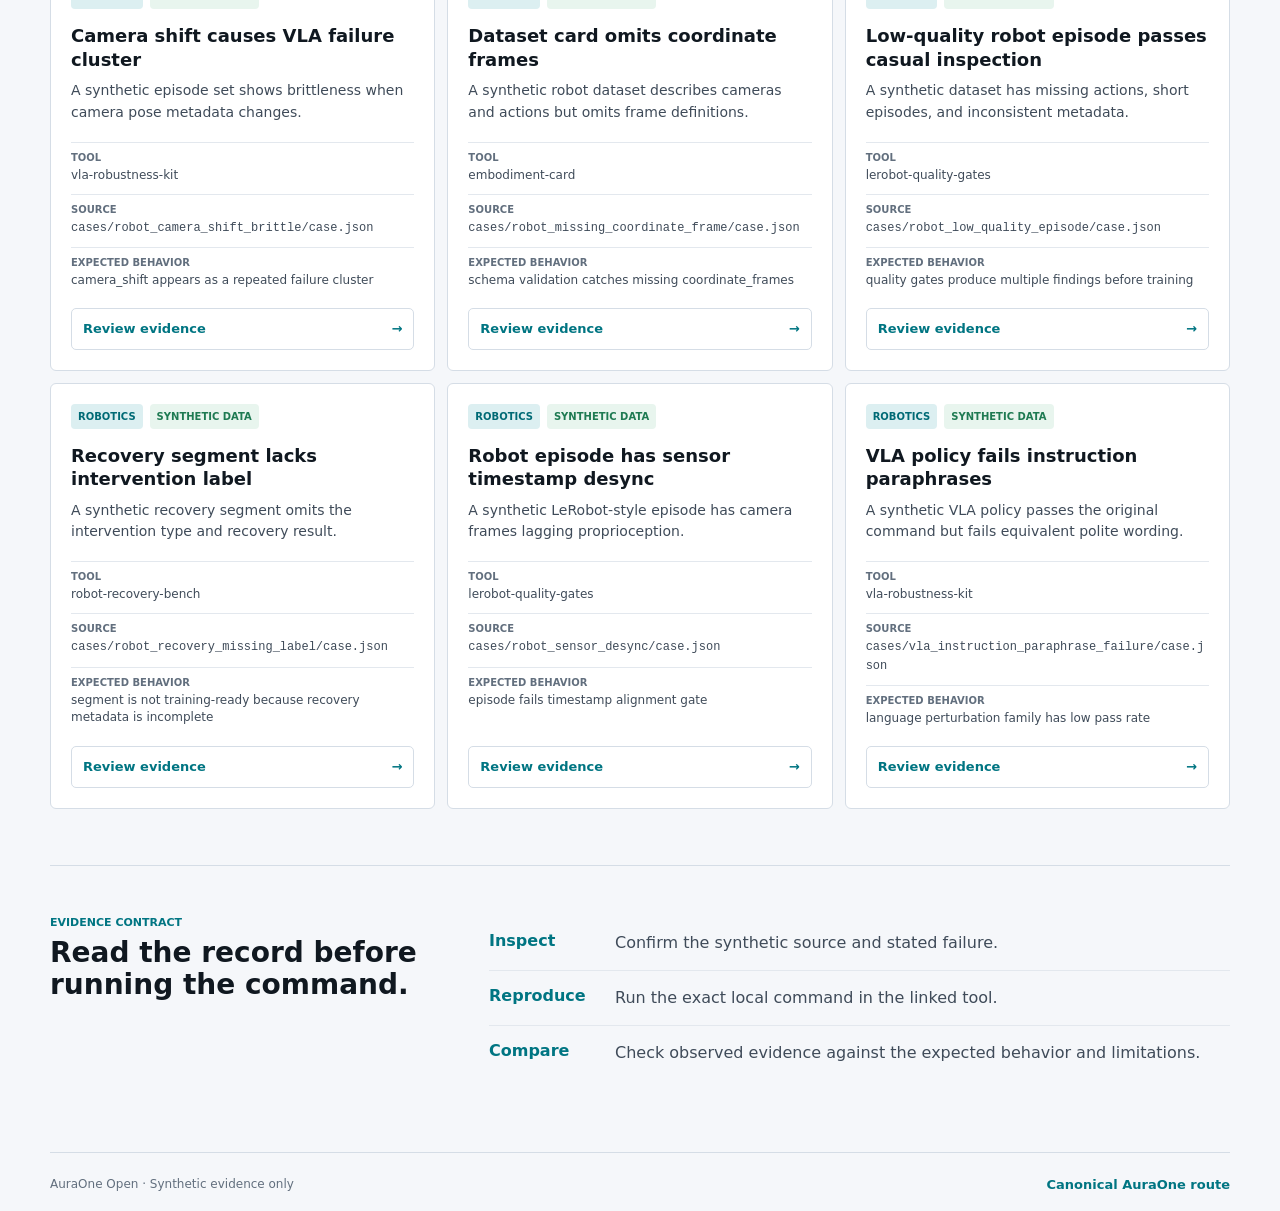
==== commit 81c8bcce: "Release failure-gallery 0.2.1 Signed-off-by: Audit <gchahal1982@procure-net.com>" ====
--- a/docs/index.html
+++ b/docs/index.html
@@ -3,487 +3,1898 @@
 <head>
   <meta charset="utf-8">
   <meta name="viewport" content="width=device-width, initial-scale=1">
-  <meta name="description" content="AuraOne Failure Gallery publishes synthetic agent and robotics failures with reproducible local commands.">
-  <title>AuraOne Failure Gallery</title>
+  <meta name="description" content="AuraOne Failure Gallery publishes synthetic agent and robotics failures with reproducible local commands and review evidence.">
+  <meta name="color-scheme" content="light">
+  <title>Failure Gallery | AuraOne Open</title>
   <style>
-    :root {
-      color-scheme: dark;
-      --bg: #050816;
-      --ink: #f8fbff;
-      --muted: rgba(232, 241, 255, 0.68);
-      --line: rgba(255, 255, 255, 0.14);
-      --panel: rgba(11, 18, 36, 0.68);
-      --panel-strong: rgba(7, 12, 26, 0.82);
-      --cyan: #67e8f9;
-      --mint: #6ee7b7;
-      --violet: #c4b5fd;
-      --amber: #fcd34d;
-      --radius: 18px;
-    }
-
-    * {
-      box-sizing: border-box;
-    }
-
-    html {
-      min-height: 100%;
-      background: var(--bg);
-    }
-
-    body {
-      min-height: 100%;
-      margin: 0;
-      color: var(--ink);
-      background:
-        radial-gradient(circle at 14% 4%, rgba(34, 211, 238, 0.24), transparent 28rem),
-        radial-gradient(circle at 86% 8%, rgba(168, 85, 247, 0.22), transparent 30rem),
-        radial-gradient(circle at 50% 100%, rgba(16, 185, 129, 0.16), transparent 34rem),
-        linear-gradient(180deg, #050816 0%, #07111f 52%, #040712 100%);
-      font-family: Inter, ui-sans-serif, system-ui, -apple-system, BlinkMacSystemFont, "Segoe UI", sans-serif;
-      letter-spacing: 0;
-    }
-
-    body::before {
-      position: fixed;
-      inset: 0;
-      z-index: -1;
-      pointer-events: none;
-      content: "";
-      opacity: 0.34;
-      background-image:
-        linear-gradient(rgba(255, 255, 255, 0.04) 1px, transparent 1px),
-        linear-gradient(90deg, rgba(255, 255, 255, 0.04) 1px, transparent 1px);
-      background-size: 56px 56px;
-      mask-image: linear-gradient(180deg, black, transparent 78%);
-    }
-
-    a {
-      color: inherit;
-      text-decoration: none;
-    }
-
-    .shell {
-      width: min(1180px, calc(100% - 32px));
-      margin: 0 auto;
-    }
-
-    .nav {
-      display: flex;
-      align-items: center;
-      justify-content: space-between;
-      gap: 20px;
-      padding: 24px 0;
-    }
-
-    .brand {
-      display: inline-flex;
-      align-items: center;
-      gap: 12px;
-      font-weight: 760;
-    }
-
-    .brand-mark {
-      display: inline-grid;
-      width: 36px;
-      height: 36px;
-      place-items: center;
-      border: 1px solid rgba(103, 232, 249, 0.32);
-      border-radius: 12px;
-      background:
-        linear-gradient(135deg, rgba(103, 232, 249, 0.18), rgba(196, 181, 253, 0.12)),
-        rgba(255, 255, 255, 0.06);
-      box-shadow: inset 0 1px 0 rgba(255, 255, 255, 0.25), 0 18px 44px rgba(0, 0, 0, 0.32);
-      color: var(--cyan);
-    }
-
-    .nav-links {
-      display: flex;
-      flex-wrap: wrap;
-      justify-content: flex-end;
-      gap: 10px;
-    }
-
-    .nav-links a,
-    .button {
-      display: inline-flex;
-      align-items: center;
-      justify-content: center;
-      min-height: 40px;
-      border: 1px solid var(--line);
-      border-radius: 12px;
-      padding: 0 14px;
-      background: rgba(255, 255, 255, 0.055);
-      color: rgba(255, 255, 255, 0.82);
-      font-size: 0.86rem;
-      font-weight: 660;
-      box-shadow: inset 0 1px 0 rgba(255, 255, 255, 0.13);
-    }
-
-    .nav-links a:hover,
-    .button:hover {
-      border-color: rgba(103, 232, 249, 0.45);
-      background: rgba(103, 232, 249, 0.11);
-      color: white;
-    }
-
-    .hero {
-      padding: 36px 0 34px;
-    }
-
-    .hero-grid {
-      display: grid;
-      grid-template-columns: minmax(0, 1.2fr) minmax(280px, 0.8fr);
-      gap: 18px;
-      align-items: start;
-    }
-
-    .hero-copy,
-    .glass-panel,
-    .case-card {
-      border: 1px solid var(--line);
-      border-radius: var(--radius);
-      background:
-        linear-gradient(180deg, rgba(255, 255, 255, 0.09), rgba(255, 255, 255, 0.035)),
-        var(--panel);
-      box-shadow:
-        inset 0 1px 0 rgba(255, 255, 255, 0.18),
-        0 28px 92px rgba(0, 0, 0, 0.34);
-      backdrop-filter: blur(22px) saturate(150%);
-    }
-
-    .hero-copy {
-      padding: clamp(24px, 4vw, 38px);
-    }
-
-    .eyebrow {
-      display: inline-flex;
-      align-items: center;
-      gap: 8px;
-      border: 1px solid rgba(103, 232, 249, 0.28);
-      border-radius: 999px;
-      padding: 8px 12px;
-      background: rgba(103, 232, 249, 0.10);
-      color: var(--cyan);
-      font-size: 0.78rem;
-      font-weight: 800;
-      text-transform: uppercase;
-    }
-
-    h1,
-    h2,
-    p {
-      margin: 0;
-    }
-
-    h1 {
-      max-width: 850px;
-      max-width: 760px;
-      margin-top: 18px;
-      font-size: clamp(2.6rem, 5vw, 5rem);
-      line-height: 0.96;
-      letter-spacing: 0;
-    }
-
-    .lead {
-      max-width: 660px;
-      margin-top: 18px;
-      color: var(--muted);
-      font-size: clamp(0.98rem, 1.4vw, 1.08rem);
-      line-height: 1.62;
-    }
-
-    .hero-actions {
-      display: flex;
-      flex-wrap: wrap;
-      gap: 12px;
-      margin-top: 22px;
-    }
-
-    .button.primary {
-      border-color: rgba(103, 232, 249, 0.42);
-      background: linear-gradient(135deg, rgba(103, 232, 249, 0.22), rgba(110, 231, 183, 0.14));
-      color: white;
-    }
-
-    .stats-panel {
-      display: grid;
-      grid-template-columns: repeat(2, minmax(0, 1fr));
-      gap: 12px;
-      padding: 18px;
-    }
-
-    .metric {
-      min-height: 128px;
-      border: 1px solid rgba(255, 255, 255, 0.12);
-      border-radius: 14px;
-      padding: 16px;
-      background: rgba(0, 0, 0, 0.22);
-    }
-
-    .metric-value {
-      display: block;
-      color: white;
-      font-size: clamp(2rem, 4vw, 3rem);
-      font-weight: 780;
-      line-height: 1;
-    }
-
-    .metric-label {
-      display: block;
-      margin-top: 10px;
-      color: rgba(255, 255, 255, 0.58);
-      font-size: 0.8rem;
-      font-weight: 720;
-      text-transform: uppercase;
-    }
-
-    .section-head {
-      display: grid;
-      gap: 16px;
-      margin: 36px 0 24px;
-    }
-
-    .section-head h2 {
-      max-width: 820px;
-      font-size: clamp(2rem, 4.5vw, 3.8rem);
-      line-height: 1;
-      letter-spacing: 0;
-    }
-
-    .section-head p {
-      max-width: 760px;
-      color: var(--muted);
-      line-height: 1.7;
-    }
-
-    .case-grid {
-      display: grid;
-      grid-template-columns: repeat(3, minmax(0, 1fr));
-      gap: 16px;
-      padding-bottom: 60px;
-    }
-
-    .case-card {
-      display: flex;
-      min-height: 390px;
-      flex-direction: column;
-      justify-content: space-between;
-      padding: 22px;
-    }
-
-    .case-topline {
-      display: flex;
-      flex-wrap: wrap;
-      align-items: center;
-      justify-content: space-between;
-      gap: 10px;
-      margin-bottom: 18px;
-    }
-
-    .case-domain,
-    .case-tool {
-      display: inline-flex;
-      align-items: center;
-      min-height: 28px;
-      border-radius: 999px;
-      padding: 0 10px;
-      font-size: 0.72rem;
-      font-weight: 800;
-      text-transform: uppercase;
-    }
-
-    .case-domain {
-      border: 1px solid rgba(110, 231, 183, 0.28);
-      background: rgba(110, 231, 183, 0.10);
-      color: var(--mint);
-    }
-
-    .case-tool {
-      border: 1px solid rgba(196, 181, 253, 0.30);
-      background: rgba(196, 181, 253, 0.10);
-      color: var(--violet);
-    }
-
-    .case-card h2 {
-      font-size: 1.23rem;
-      line-height: 1.24;
-      letter-spacing: 0;
-    }
-
-    .case-description {
-      margin-top: 12px;
-      color: var(--muted);
-      font-size: 0.94rem;
-      line-height: 1.62;
-    }
-
-    .case-facts {
-      display: grid;
-      gap: 10px;
-      margin: 18px 0;
-    }
-
-    .case-facts div {
-      border-left: 2px solid rgba(103, 232, 249, 0.38);
-      padding-left: 12px;
-    }
-
-    dt {
-      color: rgba(255, 255, 255, 0.46);
-      font-size: 0.72rem;
-      font-weight: 760;
-      text-transform: uppercase;
-    }
-
-    dd {
-      margin: 5px 0 0;
-      color: rgba(255, 255, 255, 0.82);
-      font-size: 0.9rem;
-      line-height: 1.45;
-    }
-
-    code {
-      display: block;
-      overflow-x: auto;
-      border: 1px solid rgba(110, 231, 183, 0.20);
-      border-radius: 12px;
-      padding: 12px;
-      background: rgba(0, 0, 0, 0.34);
-      color: #bbf7d0;
-      font-family: "SFMono-Regular", Consolas, "Liberation Mono", monospace;
-      font-size: 0.78rem;
-      line-height: 1.55;
-      white-space: pre-wrap;
-    }
-
-    .note {
-      display: grid;
-      gap: 10px;
-      margin: 0 0 54px;
-      padding: 22px;
-    }
-
-    .note strong {
-      color: var(--amber);
-    }
-
-    .note p {
-      color: var(--muted);
-      line-height: 1.65;
-    }
-
-    @media (max-width: 920px) {
-      .hero-grid,
-      .case-grid {
-        grid-template-columns: 1fr;
-      }
-
-      .hero {
-        padding-top: 32px;
-      }
-    }
-
-    @media (max-width: 640px) {
-      .shell {
-        width: min(100% - 24px, 1180px);
-      }
-
-      .nav {
-        align-items: flex-start;
-        flex-direction: column;
-      }
-
-      .nav-links {
-        justify-content: flex-start;
-      }
-
-      .stats-panel {
-        grid-template-columns: 1fr;
-      }
-
-      .hero-copy,
-      .stats-panel,
-      .case-card,
-      .note {
-        border-radius: 14px;
-      }
-    }
+* {
+  box-sizing: border-box;
+}
+
+[hidden] {
+  display: none !important;
+}
+
+:root {
+  color-scheme: light;
+  --canvas: #f5f7fa;
+  --canvas-subtle: #f8fafc;
+  --surface: #ffffff;
+  --surface-inset: #eef2f6;
+  --surface-hover: #f0f4f7;
+  --surface-selected: #dceff1;
+  --text: #101820;
+  --text-secondary: #3f4b59;
+  --text-muted: #626f7e;
+  --text-faint: #8a95a3;
+  --brand: #007582;
+  --brand-hover: #006a75;
+  --focus: #0b6cff;
+  --border: #e3e8ee;
+  --border-strong: #d5dde6;
+  --border-emphasis: #b8c3cf;
+  --success: #1e7a52;
+  --success-bg: #e8f5ee;
+  --warning: #8b5b00;
+  --warning-bg: #fff5dc;
+  font-family: Inter, ui-sans-serif, system-ui, -apple-system, BlinkMacSystemFont, "Segoe UI", sans-serif;
+}
+
+html {
+  min-width: 320px;
+  scroll-behavior: smooth;
+  background: var(--canvas);
+}
+
+body {
+  min-width: 320px;
+  margin: 0;
+  overflow-x: hidden;
+  background: var(--canvas);
+  color: var(--text);
+}
+
+button,
+input,
+select,
+a {
+  color: inherit;
+  font: inherit;
+  letter-spacing: 0;
+}
+
+button {
+  cursor: pointer;
+}
+
+a {
+  text-decoration: none;
+}
+
+:focus-visible {
+  outline: 3px solid color-mix(in srgb, var(--focus) 28%, transparent);
+  outline-offset: 2px;
+}
+
+.skip-link {
+  position: fixed;
+  top: 8px;
+  left: 8px;
+  z-index: 20;
+  transform: translateY(-140%);
+  border-radius: 4px;
+  background: var(--text);
+  color: white;
+  padding: 10px 14px;
+}
+
+.skip-link:focus {
+  transform: translateY(0);
+}
+
+.site-header,
+main,
+.site-footer {
+  width: min(1180px, calc(100% - 40px));
+  margin: 0 auto;
+}
+
+.site-header {
+  display: flex;
+  align-items: center;
+  justify-content: space-between;
+  gap: 20px;
+  min-height: 64px;
+  border-bottom: 1px solid var(--border-strong);
+}
+
+.brand,
+.site-header nav,
+.case-card__meta,
+.case-action,
+.dialog-shell > footer,
+.site-footer {
+  display: flex;
+  align-items: center;
+}
+
+.brand {
+  gap: 8px;
+  min-width: 0;
+  color: var(--text-secondary);
+  font-size: 14px;
+}
+
+.brand strong {
+  color: var(--text);
+  font-size: 16px;
+}
+
+.brand-divider {
+  width: 1px;
+  height: 20px;
+  background: var(--border-strong);
+}
+
+.site-header nav {
+  gap: 18px;
+}
+
+.site-header nav a,
+.site-footer a {
+  color: var(--brand);
+  font-size: 13px;
+  font-weight: 700;
+}
+
+.intro {
+  max-width: 850px;
+  padding: 72px 0 48px;
+}
+
+.eyebrow {
+  margin: 0 0 8px;
+  color: var(--brand);
+  font-size: 11px;
+  font-weight: 800;
+  text-transform: uppercase;
+}
+
+h1,
+h2,
+h3,
+p,
+dl,
+dd {
+  margin: 0;
+}
+
+h1 {
+  font-size: 76px;
+  line-height: 0.98;
+}
+
+.lede {
+  max-width: 720px;
+  margin-top: 20px;
+  color: var(--text-secondary);
+  font-size: 18px;
+  line-height: 1.6;
+}
+
+.disclosure {
+  margin-top: 26px;
+  border-left: 3px solid var(--success);
+  background: var(--success-bg);
+  padding: 13px 16px;
+  color: var(--text-secondary);
+  font-size: 14px;
+  line-height: 1.5;
+}
+
+.disclosure strong {
+  color: var(--success);
+}
+
+.catalog {
+  padding: 34px 0 56px;
+  border-top: 1px solid var(--border-strong);
+}
+
+.catalog-heading {
+  display: flex;
+  align-items: end;
+  justify-content: space-between;
+  gap: 20px;
+}
+
+.catalog-heading h2,
+.method h2 {
+  font-size: 28px;
+  line-height: 1.15;
+}
+
+.result-count {
+  color: var(--text-muted);
+  font-size: 13px;
+}
+
+.result-count strong {
+  color: var(--text);
+}
+
+.filters {
+  display: grid;
+  grid-template-columns: minmax(220px, 1fr) auto minmax(190px, 0.55fr) auto;
+  gap: 12px;
+  align-items: end;
+  margin: 24px 0;
+  border-block: 1px solid var(--border);
+  background: var(--canvas-subtle);
+  padding: 16px;
+}
+
+.filters label > span,
+.filters legend {
+  display: block;
+  margin-bottom: 6px;
+  color: var(--text-muted);
+  font-size: 11px;
+  font-weight: 700;
+  text-transform: uppercase;
+}
+
+.filters fieldset {
+  min-width: 0;
+  margin: 0;
+  border: 0;
+  padding: 0;
+}
+
+.search-field input,
+.select-field select,
+.reset-button {
+  width: 100%;
+  min-height: 42px;
+  border: 1px solid var(--border-strong);
+  border-radius: 6px;
+  background: var(--surface);
+  padding: 0 12px;
+}
+
+.search-field input:focus,
+.select-field select:focus {
+  border-color: var(--focus);
+}
+
+.segmented-control {
+  display: grid;
+  grid-template-columns: repeat(3, minmax(72px, 1fr));
+  min-height: 42px;
+  border: 1px solid var(--border-strong);
+  border-radius: 6px;
+  overflow: hidden;
+  background: var(--surface);
+}
+
+.segmented-control label {
+  position: relative;
+  margin: 0;
+}
+
+.segmented-control input {
+  position: absolute;
+  opacity: 0;
+}
+
+.segmented-control label > span {
+  display: grid;
+  height: 40px;
+  margin: 0;
+  place-items: center;
+  border-right: 1px solid var(--border);
+  color: var(--text-secondary);
+  font-size: 12px;
+  font-weight: 700;
+  text-transform: none;
+}
+
+.segmented-control label:last-child > span {
+  border-right: 0;
+}
+
+.segmented-control input:checked + span {
+  background: var(--surface-selected);
+  color: var(--brand-hover);
+}
+
+.segmented-control input:focus-visible + span {
+  outline: 3px solid color-mix(in srgb, var(--focus) 28%, transparent);
+  outline-offset: -3px;
+}
+
+.reset-button {
+  width: auto;
+  color: var(--text-secondary);
+  font-size: 13px;
+  font-weight: 700;
+}
+
+.reset-button:hover {
+  background: var(--surface-hover);
+}
+
+.case-grid {
+  display: grid;
+  grid-template-columns: repeat(3, minmax(0, 1fr));
+  gap: 12px;
+}
+
+.case-card {
+  display: flex;
+  min-width: 0;
+  flex-direction: column;
+  border: 1px solid var(--border-strong);
+  border-radius: 6px;
+  background: var(--surface);
+  padding: 20px;
+}
+
+.case-card:hover {
+  border-color: var(--border-emphasis);
+}
+
+.case-card__meta {
+  flex-wrap: wrap;
+  gap: 7px;
+}
+
+.domain-label,
+.data-label {
+  display: inline-flex;
+  align-items: center;
+  min-height: 25px;
+  border-radius: 4px;
+  padding: 0 7px;
+  font-size: 10px;
+  font-weight: 800;
+  text-transform: uppercase;
+}
+
+.domain-label {
+  background: var(--surface-selected);
+  color: var(--brand-hover);
+}
+
+.data-label {
+  background: var(--success-bg);
+  color: var(--success);
+}
+
+.case-card h2 {
+  margin-top: 15px;
+  overflow-wrap: anywhere;
+  font-size: 18px;
+  line-height: 1.3;
+}
+
+.case-card > p {
+  margin-top: 9px;
+  color: var(--text-secondary);
+  font-size: 14px;
+  line-height: 1.55;
+}
+
+.case-card dl {
+  display: grid;
+  gap: 10px;
+  margin: 18px 0;
+}
+
+.case-card dl div {
+  border-top: 1px solid var(--border);
+  padding-top: 9px;
+}
+
+.case-card dt,
+.record-section h3 {
+  color: var(--text-muted);
+  font-size: 10px;
+  font-weight: 800;
+  text-transform: uppercase;
+}
+
+.case-card dd {
+  margin-top: 4px;
+  overflow-wrap: anywhere;
+  color: var(--text-secondary);
+  font-size: 12px;
+  line-height: 1.45;
+}
+
+code {
+  font-family: "IBM Plex Mono", "SFMono-Regular", Menlo, Consolas, monospace;
+}
+
+.case-action {
+  justify-content: space-between;
+  width: 100%;
+  min-height: 42px;
+  margin-top: auto;
+  border: 1px solid var(--border-strong);
+  border-radius: 5px;
+  background: var(--surface);
+  padding: 0 11px;
+  color: var(--brand);
+  font-size: 13px;
+  font-weight: 750;
+}
+
+.case-action:hover {
+  border-color: var(--brand);
+  background: var(--surface-selected);
+}
+
+.no-results {
+  border: 1px dashed var(--border-emphasis);
+  border-radius: 6px;
+  padding: 48px 20px;
+  color: var(--text-secondary);
+  text-align: center;
+}
+
+.no-results p {
+  margin-top: 6px;
+  color: var(--text-muted);
+  font-size: 13px;
+}
+
+.method {
+  display: grid;
+  grid-template-columns: minmax(0, 0.7fr) minmax(0, 1.3fr);
+  gap: 40px;
+  padding: 50px 0 72px;
+  border-top: 1px solid var(--border-strong);
+}
+
+.method ol {
+  display: grid;
+  gap: 0;
+  margin: 0;
+  padding: 0;
+  list-style: none;
+}
+
+.method li {
+  display: grid;
+  grid-template-columns: 110px minmax(0, 1fr);
+  gap: 16px;
+  border-top: 1px solid var(--border);
+  padding: 15px 0;
+}
+
+.method li:first-child {
+  border-top: 0;
+}
+
+.method li strong {
+  color: var(--brand);
+}
+
+.method li span {
+  color: var(--text-secondary);
+  line-height: 1.5;
+}
+
+.site-footer {
+  justify-content: space-between;
+  gap: 20px;
+  min-height: 64px;
+  border-top: 1px solid var(--border-strong);
+  color: var(--text-muted);
+  font-size: 12px;
+}
+
+.case-dialog {
+  width: min(760px, calc(100% - 24px));
+  max-height: calc(100vh - 24px);
+  margin: auto;
+  overflow: hidden;
+  border: 1px solid var(--border-emphasis);
+  border-radius: 8px;
+  background: var(--surface);
+  padding: 0;
+  color: var(--text);
+}
+
+.case-dialog::backdrop {
+  background: rgb(16 24 32 / 0.52);
+}
+
+.dialog-shell {
+  display: grid;
+  grid-template-rows: auto minmax(0, 1fr) auto;
+  max-height: calc(100vh - 24px);
+}
+
+.dialog-shell > header {
+  display: flex;
+  align-items: flex-start;
+  justify-content: space-between;
+  gap: 16px;
+  border-bottom: 1px solid var(--border);
+  padding: 20px 22px;
+}
+
+.dialog-shell > header h2 {
+  font-size: 22px;
+  line-height: 1.25;
+}
+
+.icon-button {
+  display: grid;
+  flex: 0 0 auto;
+  width: 40px;
+  height: 40px;
+  place-items: center;
+  border: 1px solid var(--border-strong);
+  border-radius: 5px;
+  background: var(--surface);
+  font-size: 24px;
+  line-height: 1;
+}
+
+.dialog-body {
+  display: grid;
+  gap: 20px;
+  overflow-y: auto;
+  padding: 22px;
+}
+
+.record-grid {
+  display: grid;
+  grid-template-columns: repeat(2, minmax(0, 1fr));
+  gap: 10px;
+}
+
+.record-section {
+  min-width: 0;
+  border-left: 2px solid var(--border-strong);
+  padding-left: 12px;
+}
+
+.record-section p {
+  margin-top: 5px;
+  overflow-wrap: anywhere;
+  color: var(--text-secondary);
+  font-size: 14px;
+  line-height: 1.55;
+}
+
+.record-section.limitations {
+  border-left-color: #dfc273;
+  background: var(--warning-bg);
+  padding: 12px 14px;
+}
+
+.command-block {
+  display: grid;
+  grid-template-columns: minmax(0, 1fr) auto;
+  margin-top: 8px;
+  overflow: hidden;
+  border-radius: 6px;
+  background: #111820;
+}
+
+.command-block code {
+  overflow-x: auto;
+  padding: 14px;
+  color: #e8eef5;
+  font-size: 12px;
+  line-height: 1.5;
+  white-space: nowrap;
+}
+
+.command-block button {
+  min-width: 108px;
+  border: 0;
+  border-left: 1px solid #3f4b59;
+  background: #1c2732;
+  color: white;
+  font-size: 12px;
+  font-weight: 700;
+}
+
+.dialog-shell > footer {
+  justify-content: space-between;
+  gap: 12px;
+  border-top: 1px solid var(--border);
+  background: var(--canvas-subtle);
+  padding: 14px 22px;
+}
+
+.dialog-shell > footer a {
+  color: var(--brand);
+  font-size: 13px;
+  font-weight: 700;
+}
+
+.secondary-button {
+  min-height: 40px;
+  border: 1px solid var(--border-strong);
+  border-radius: 5px;
+  background: var(--surface);
+  padding: 0 14px;
+  font-weight: 700;
+}
+
+@media (max-width: 940px) {
+  .filters {
+    grid-template-columns: 1fr 1fr;
+  }
+
+  .case-grid {
+    grid-template-columns: repeat(2, minmax(0, 1fr));
+  }
+}
+
+@media (max-width: 680px) {
+  .site-header,
+  main,
+  .site-footer {
+    width: min(100% - 24px, 1180px);
+  }
+
+  .site-header {
+    align-items: flex-start;
+    flex-direction: column;
+    padding: 13px 0;
+  }
+
+  .site-header nav {
+    flex-wrap: wrap;
+  }
+
+  .intro {
+    padding: 48px 0 36px;
+  }
+
+  h1 {
+    font-size: 44px;
+  }
+
+  .catalog-heading,
+  .method,
+  .site-footer {
+    align-items: flex-start;
+    grid-template-columns: 1fr;
+  }
+
+  .catalog-heading {
+    flex-direction: column;
+  }
+
+  .filters,
+  .case-grid {
+    grid-template-columns: 1fr;
+  }
+
+  .filters {
+    padding: 12px;
+  }
+
+  .search-field input,
+  .select-field select,
+  .reset-button,
+  .segmented-control,
+  .case-action {
+    min-height: 44px;
+  }
+
+  .method {
+    gap: 20px;
+  }
+
+  .site-footer {
+    display: grid;
+    padding: 16px 0;
+  }
+
+  .record-grid {
+    grid-template-columns: 1fr;
+  }
+
+  .command-block {
+    grid-template-columns: 1fr;
+  }
+
+  .command-block button {
+    min-height: 44px;
+    border-top: 1px solid #3f4b59;
+    border-left: 0;
+  }
+}
+
+@media (max-width: 400px) {
+  .brand {
+    flex-wrap: wrap;
+  }
+
+  .segmented-control {
+    grid-template-columns: 1fr;
+  }
+
+  .segmented-control label > span {
+    border-right: 0;
+    border-bottom: 1px solid var(--border);
+  }
+
+  .segmented-control label:last-child > span {
+    border-bottom: 0;
+  }
+
+  .dialog-shell > header,
+  .dialog-body,
+  .dialog-shell > footer {
+    padding-inline: 14px;
+  }
+}
+
+@media (prefers-reduced-motion: reduce) {
+  html {
+    scroll-behavior: auto;
+  }
+}
+
   </style>
 </head>
 <body>
-  <nav class="shell nav" aria-label="Primary">
+  <a class="skip-link" href="#case-index">Skip to failure records</a>
+  <header class="site-header">
     <a class="brand" href="https://www.auraone.ai/open">
-      <span class="brand-mark" aria-hidden="true">A1</span>
-      <span>AuraOne Failure Gallery</span>
+      <strong>AuraOne</strong>
+      <span>Open</span>
+      <span class="brand-divider" aria-hidden="true"></span>
+      <span>Failure Gallery</span>
     </a>
-    <div class="nav-links">
-      <a href="https://www.auraone.ai/open/v2">Open v2</a>
-      <a href="https://auraglass.auraone.ai/">AuraGlass</a>
+    <nav aria-label="Open source links">
+      <a href="https://www.auraone.ai/open/trust-toolkit">Trust Toolkit</a>
       <a href="https://github.com/auraoneai/failure-gallery">GitHub</a>
-    </div>
-  </nav>
-
-  <header class="shell hero">
-    <div class="hero-grid">
-      <section class="hero-copy">
-        <span class="eyebrow">Synthetic cases · AuraGlass surface</span>
-        <h1>Failures worth reviewing before they reach production.</h1>
-        <p class="lead">
-          A public gallery of synthetic agent and robotics failures with the label,
-          expected finding, related AuraOne tool, and local command needed to
-          reproduce the review path.
-        </p>
-        <div class="hero-actions">
-          <a class="button primary" href="#cases">Browse cases</a>
-          <a class="button" href="https://pypi.org/project/failure-gallery/">Install from PyPI</a>
-        </div>
-      </section>
-
-      <aside class="glass-panel stats-panel" aria-label="Gallery summary">
-<div class="metric"><span class="metric-value">12</span><span class="metric-label">failure cases</span></div>
-<div class="metric"><span class="metric-value">10</span><span class="metric-label">related tools</span></div>
-<div class="metric"><span class="metric-value">6</span><span class="metric-label">agent cases</span></div>
-<div class="metric"><span class="metric-value">6</span><span class="metric-label">robotics cases</span></div>
-      </aside>
-    </div>
+    </nav>
   </header>
 
-  <main class="shell">
-    <section class="section-head" id="cases">
-      <span class="eyebrow">Case library</span>
-      <h2>Agent loops, trace gaps, robot metadata drift, and VLA brittleness.</h2>
-      <p>
-        Every item is intentionally synthetic and designed for local diagnostics.
-        12 of 12 cases are marked synthetic, so
-        the page can be shared without implying private customer incidents,
-        real lab data, or third-party endorsement.
+  <main>
+    <section class="intro" aria-labelledby="page-title">
+      <p class="eyebrow">Reproducible review records</p>
+      <h1 id="page-title">Failure Gallery</h1>
+      <p class="lede">
+        Synthetic agent and robotics failures with the source, expected finding,
+        evidence boundary, and local command required to reproduce each review path.
       </p>
+      <div class="disclosure" role="note">
+        <strong>Approved public data:</strong>
+        All 12 records are synthetic tutorial fixtures. They contain no customer or private lab data.
+      </div>
     </section>
 
-    <section class="case-grid" aria-label="Failure cases">
-<article class="case-card"><div class="case-topline"><span class="case-domain">agent</span><span class="case-tool">tool-call-replay</span></div><h2>Agent repeats a failing refund lookup tool</h2><p class="case-description">A synthetic trace loops on the same tool call after identical 404 responses.</p><dl class="case-facts"><div><dt>Review label</dt><dd>tool-call-loop</dd></div><div><dt>Expected finding</dt><dd>retry policy missing terminal guard after repeated identical tool errors</dd></div></dl><code>tool-call-replay run examples/failed_refund_trace.json --scenario examples/refund_scenario.yaml</code></article>
-<article class="case-card"><div class="case-topline"><span class="case-domain">agent</span><span class="case-tool">mcp-risk-linter</span></div><h2>MCP server exposes destructive tool without confirmation</h2><p class="case-description">A synthetic MCP manifest declares a delete operation without guard metadata.</p><dl class="case-facts"><div><dt>Review label</dt><dd>mcp-risk</dd></div><div><dt>Expected finding</dt><dd>destructive capability lacks confirmation and scope boundaries</dd></div></dl><code>mcp-risk-linter lint examples/risky_server.json --out report.md</code></article>
-<article class="case-card"><div class="case-topline"><span class="case-domain">agent</span><span class="case-tool">prompt-rubric-drift</span></div><h2>Prompt and rubric drift changes scoring boundaries</h2><p class="case-description">A synthetic PR removes evidence criteria while tightening factuality language.</p><dl class="case-facts"><div><dt>Review label</dt><dd>rubric-drift</dd></div><div><dt>Expected finding</dt><dd>rubric weights changed and evidence criterion was removed</dd></div></dl><code>prompt-rubric-drift compare examples/before examples/after --out report.md</code></article>
-<article class="case-card"><div class="case-topline"><span class="case-domain">agent</span><span class="case-tool">a2a-contract-test</span></div><h2>Tool schema drift breaks structured payloads</h2><p class="case-description">The agent emits an old argument name after a tool contract changed.</p><dl class="case-facts"><div><dt>Review label</dt><dd>schema-drift</dd></div><div><dt>Expected finding</dt><dd>tool call uses deprecated field not accepted by current tool schema</dd></div></dl><code>a2a-contract-test run --agent-card examples/failing_agent/agent-card.json</code></article>
-<article class="case-card"><div class="case-topline"><span class="case-domain">agent</span><span class="case-tool">otel-eval-bridge</span></div><h2>Trace export contains email and bearer token</h2><p class="case-description">A synthetic GenAI trace includes sensitive values in prompt attributes.</p><dl class="case-facts"><div><dt>Review label</dt><dd>trace-redaction</dd></div><div><dt>Expected finding</dt><dd>eval case extraction redacts email and bearer token before export</dd></div></dl><code>otel-eval-bridge extract examples/genai_trace.json --out eval_cases.jsonl</code></article>
-<article class="case-card"><div class="case-topline"><span class="case-domain">agent</span><span class="case-tool">agent-trace-card</span></div><h2>Trace lacks decision rationale for escalation</h2><p class="case-description">A synthetic support trace escalates without a durable decision record.</p><dl class="case-facts"><div><dt>Review label</dt><dd>trace-card-gap</dd></div><div><dt>Expected finding</dt><dd>trace card missing decision rationale and escalation evidence</dd></div></dl><code>agent-trace-card generate examples/support_trace.json --out card.md</code></article>
-<article class="case-card"><div class="case-topline"><span class="case-domain">robotics</span><span class="case-tool">vla-robustness-kit</span></div><h2>Camera shift causes VLA failure cluster</h2><p class="case-description">A synthetic episode set shows brittleness when camera pose metadata changes.</p><dl class="case-facts"><div><dt>Review label</dt><dd>vision-robustness</dd></div><div><dt>Expected finding</dt><dd>camera_shift appears as a repeated failure cluster</dd></div></dl><code>vla-robustness-kit run examples/mock_episode_set --policy mock --out report.md</code></article>
-<article class="case-card"><div class="case-topline"><span class="case-domain">robotics</span><span class="case-tool">embodiment-card</span></div><h2>Dataset card omits coordinate frames</h2><p class="case-description">A synthetic robot dataset describes cameras and actions but omits frame definitions.</p><dl class="case-facts"><div><dt>Review label</dt><dd>embodiment-metadata-gap</dd></div><div><dt>Expected finding</dt><dd>schema validation catches missing coordinate_frames</dd></div></dl><code>embodiment-card validate examples/mock_so101_card.json</code></article>
-<article class="case-card"><div class="case-topline"><span class="case-domain">robotics</span><span class="case-tool">lerobot-quality-gates</span></div><h2>Low-quality robot episode passes casual inspection</h2><p class="case-description">A synthetic dataset has missing actions, short episodes, and inconsistent metadata.</p><dl class="case-facts"><div><dt>Review label</dt><dd>dataset-quality</dd></div><div><dt>Expected finding</dt><dd>quality gates produce multiple findings before training</dd></div></dl><code>lerobot-quality-gates check examples/bad_dataset --out report.md</code></article>
-<article class="case-card"><div class="case-topline"><span class="case-domain">robotics</span><span class="case-tool">robot-recovery-bench</span></div><h2>Recovery segment lacks intervention label</h2><p class="case-description">A synthetic recovery segment omits the intervention type and recovery result.</p><dl class="case-facts"><div><dt>Review label</dt><dd>recovery-label-gap</dd></div><div><dt>Expected finding</dt><dd>segment is not training-ready because recovery metadata is incomplete</dd></div></dl><code>robot-recovery-bench validate examples/mock_invalid_segments.jsonl</code></article>
-<article class="case-card"><div class="case-topline"><span class="case-domain">robotics</span><span class="case-tool">lerobot-quality-gates</span></div><h2>Robot episode has sensor timestamp desync</h2><p class="case-description">A synthetic LeRobot-style episode has camera frames lagging proprioception.</p><dl class="case-facts"><div><dt>Review label</dt><dd>sensor-desync</dd></div><div><dt>Expected finding</dt><dd>episode fails timestamp alignment gate</dd></div></dl><code>lerobot-quality-gates check examples/bad_dataset --out report.md</code></article>
-<article class="case-card"><div class="case-topline"><span class="case-domain">robotics</span><span class="case-tool">vla-robustness-kit</span></div><h2>VLA policy fails instruction paraphrases</h2><p class="case-description">A synthetic VLA policy passes the original command but fails equivalent polite wording.</p><dl class="case-facts"><div><dt>Review label</dt><dd>language-robustness</dd></div><div><dt>Expected finding</dt><dd>language perturbation family has low pass rate</dd></div></dl><code>vla-robustness-kit run examples/mock_episode_set --policy mock --out report.md</code></article>
+    <section class="catalog" id="case-index" aria-labelledby="catalog-title">
+      <div class="catalog-heading">
+        <div>
+          <p class="eyebrow">Record index</p>
+          <h2 id="catalog-title">Browse failures</h2>
+        </div>
+        <p class="result-count" aria-live="polite"><strong data-visible-count>12</strong> of 12 records</p>
+      </div>
+
+      <form class="filters" role="search" data-filters>
+        <label class="search-field">
+          <span>Search records</span>
+          <input type="search" name="query" placeholder="Search failure, tool, label…" autocomplete="off">
+        </label>
+        <fieldset>
+          <legend>Domain</legend>
+          <div class="segmented-control">
+            <label><input type="radio" name="domain" value="all" checked><span>All</span></label>
+            <label><input type="radio" name="domain" value="agent"><span>Agent</span></label>
+            <label><input type="radio" name="domain" value="robotics"><span>Robotics</span></label>
+          </div>
+        </fieldset>
+        <label class="select-field">
+          <span>Related tool</span>
+          <select name="tool">
+            <option value="all">All tools</option>
+          <option value="a2a-contract-test">a2a-contract-test</option>
+          <option value="agent-trace-card">agent-trace-card</option>
+          <option value="embodiment-card">embodiment-card</option>
+          <option value="lerobot-quality-gates">lerobot-quality-gates</option>
+          <option value="mcp-risk-linter">mcp-risk-linter</option>
+          <option value="otel-eval-bridge">otel-eval-bridge</option>
+          <option value="prompt-rubric-drift">prompt-rubric-drift</option>
+          <option value="robot-recovery-bench">robot-recovery-bench</option>
+          <option value="tool-call-replay">tool-call-replay</option>
+          <option value="vla-robustness-kit">vla-robustness-kit</option>
+          </select>
+        </label>
+        <button class="reset-button" type="reset">Reset filters</button>
+      </form>
+
+      <div class="case-grid" data-case-grid>
+
+      <article class="case-card" id="agent_tool_loop" data-case data-domain="agent" data-tool="tool-call-replay" data-search="agent_tool_loop agent agent repeats a failing refund lookup tool a synthetic trace loops on the same tool call after identical 404 responses. tool-call-loop retry policy missing terminal guard after repeated identical tool errors tool-call-replay">
+        <div class="case-card__meta">
+          <span class="domain-label">agent</span>
+          <span class="data-label">Synthetic data</span>
+        </div>
+        <h2>Agent repeats a failing refund lookup tool</h2>
+        <p>A synthetic trace loops on the same tool call after identical 404 responses.</p>
+        <dl>
+          <div><dt>Tool</dt><dd>tool-call-replay</dd></div>
+          <div><dt>Source</dt><dd><code>cases/agent_tool_loop/case.json</code></dd></div>
+          <div><dt>Expected behavior</dt><dd>retry policy missing terminal guard after repeated identical tool errors</dd></div>
+        </dl>
+        <button class="case-action" type="button" data-open-case="agent_tool_loop" aria-haspopup="dialog">
+          Review evidence
+          <span aria-hidden="true">→</span>
+        </button>
+      </article>
+
+      <article class="case-card" id="mcp_destructive_tool" data-case data-domain="agent" data-tool="mcp-risk-linter" data-search="mcp_destructive_tool agent mcp server exposes destructive tool without confirmation a synthetic mcp manifest declares a delete operation without guard metadata. mcp-risk destructive capability lacks confirmation and scope boundaries mcp-risk-linter">
+        <div class="case-card__meta">
+          <span class="domain-label">agent</span>
+          <span class="data-label">Synthetic data</span>
+        </div>
+        <h2>MCP server exposes destructive tool without confirmation</h2>
+        <p>A synthetic MCP manifest declares a delete operation without guard metadata.</p>
+        <dl>
+          <div><dt>Tool</dt><dd>mcp-risk-linter</dd></div>
+          <div><dt>Source</dt><dd><code>cases/mcp_destructive_tool/case.json</code></dd></div>
+          <div><dt>Expected behavior</dt><dd>destructive capability lacks confirmation and scope boundaries</dd></div>
+        </dl>
+        <button class="case-action" type="button" data-open-case="mcp_destructive_tool" aria-haspopup="dialog">
+          Review evidence
+          <span aria-hidden="true">→</span>
+        </button>
+      </article>
+
+      <article class="case-card" id="prompt_rubric_drift" data-case data-domain="agent" data-tool="prompt-rubric-drift" data-search="prompt_rubric_drift agent prompt and rubric drift changes scoring boundaries a synthetic pr removes evidence criteria while tightening factuality language. rubric-drift rubric weights changed and evidence criterion was removed prompt-rubric-drift">
+        <div class="case-card__meta">
+          <span class="domain-label">agent</span>
+          <span class="data-label">Synthetic data</span>
+        </div>
+        <h2>Prompt and rubric drift changes scoring boundaries</h2>
+        <p>A synthetic PR removes evidence criteria while tightening factuality language.</p>
+        <dl>
+          <div><dt>Tool</dt><dd>prompt-rubric-drift</dd></div>
+          <div><dt>Source</dt><dd><code>cases/prompt_rubric_drift/case.json</code></dd></div>
+          <div><dt>Expected behavior</dt><dd>rubric weights changed and evidence criterion was removed</dd></div>
+        </dl>
+        <button class="case-action" type="button" data-open-case="prompt_rubric_drift" aria-haspopup="dialog">
+          Review evidence
+          <span aria-hidden="true">→</span>
+        </button>
+      </article>
+
+      <article class="case-card" id="agent_schema_drift" data-case data-domain="agent" data-tool="a2a-contract-test" data-search="agent_schema_drift agent tool schema drift breaks structured payloads the agent emits an old argument name after a tool contract changed. schema-drift tool call uses deprecated field not accepted by current tool schema a2a-contract-test">
+        <div class="case-card__meta">
+          <span class="domain-label">agent</span>
+          <span class="data-label">Synthetic data</span>
+        </div>
+        <h2>Tool schema drift breaks structured payloads</h2>
+        <p>The agent emits an old argument name after a tool contract changed.</p>
+        <dl>
+          <div><dt>Tool</dt><dd>a2a-contract-test</dd></div>
+          <div><dt>Source</dt><dd><code>cases/agent_schema_drift/case.json</code></dd></div>
+          <div><dt>Expected behavior</dt><dd>tool call uses deprecated field not accepted by current tool schema</dd></div>
+        </dl>
+        <button class="case-action" type="button" data-open-case="agent_schema_drift" aria-haspopup="dialog">
+          Review evidence
+          <span aria-hidden="true">→</span>
+        </button>
+      </article>
+
+      <article class="case-card" id="otel_trace_privacy_leak" data-case data-domain="agent" data-tool="otel-eval-bridge" data-search="otel_trace_privacy_leak agent trace export contains email and bearer token a synthetic genai trace includes sensitive values in prompt attributes. trace-redaction eval case extraction redacts email and bearer token before export otel-eval-bridge">
+        <div class="case-card__meta">
+          <span class="domain-label">agent</span>
+          <span class="data-label">Synthetic data</span>
+        </div>
+        <h2>Trace export contains email and bearer token</h2>
+        <p>A synthetic GenAI trace includes sensitive values in prompt attributes.</p>
+        <dl>
+          <div><dt>Tool</dt><dd>otel-eval-bridge</dd></div>
+          <div><dt>Source</dt><dd><code>cases/otel_trace_privacy_leak/case.json</code></dd></div>
+          <div><dt>Expected behavior</dt><dd>eval case extraction redacts email and bearer token before export</dd></div>
+        </dl>
+        <button class="case-action" type="button" data-open-case="otel_trace_privacy_leak" aria-haspopup="dialog">
+          Review evidence
+          <span aria-hidden="true">→</span>
+        </button>
+      </article>
+
+      <article class="case-card" id="agent_trace_missing_decision" data-case data-domain="agent" data-tool="agent-trace-card" data-search="agent_trace_missing_decision agent trace lacks decision rationale for escalation a synthetic support trace escalates without a durable decision record. trace-card-gap trace card missing decision rationale and escalation evidence agent-trace-card">
+        <div class="case-card__meta">
+          <span class="domain-label">agent</span>
+          <span class="data-label">Synthetic data</span>
+        </div>
+        <h2>Trace lacks decision rationale for escalation</h2>
+        <p>A synthetic support trace escalates without a durable decision record.</p>
+        <dl>
+          <div><dt>Tool</dt><dd>agent-trace-card</dd></div>
+          <div><dt>Source</dt><dd><code>cases/agent_trace_missing_decision/case.json</code></dd></div>
+          <div><dt>Expected behavior</dt><dd>trace card missing decision rationale and escalation evidence</dd></div>
+        </dl>
+        <button class="case-action" type="button" data-open-case="agent_trace_missing_decision" aria-haspopup="dialog">
+          Review evidence
+          <span aria-hidden="true">→</span>
+        </button>
+      </article>
+
+      <article class="case-card" id="robot_camera_shift_brittle" data-case data-domain="robotics" data-tool="vla-robustness-kit" data-search="robot_camera_shift_brittle robotics camera shift causes vla failure cluster a synthetic episode set shows brittleness when camera pose metadata changes. vision-robustness camera_shift appears as a repeated failure cluster vla-robustness-kit">
+        <div class="case-card__meta">
+          <span class="domain-label">robotics</span>
+          <span class="data-label">Synthetic data</span>
+        </div>
+        <h2>Camera shift causes VLA failure cluster</h2>
+        <p>A synthetic episode set shows brittleness when camera pose metadata changes.</p>
+        <dl>
+          <div><dt>Tool</dt><dd>vla-robustness-kit</dd></div>
+          <div><dt>Source</dt><dd><code>cases/robot_camera_shift_brittle/case.json</code></dd></div>
+          <div><dt>Expected behavior</dt><dd>camera_shift appears as a repeated failure cluster</dd></div>
+        </dl>
+        <button class="case-action" type="button" data-open-case="robot_camera_shift_brittle" aria-haspopup="dialog">
+          Review evidence
+          <span aria-hidden="true">→</span>
+        </button>
+      </article>
+
+      <article class="case-card" id="robot_missing_coordinate_frame" data-case data-domain="robotics" data-tool="embodiment-card" data-search="robot_missing_coordinate_frame robotics dataset card omits coordinate frames a synthetic robot dataset describes cameras and actions but omits frame definitions. embodiment-metadata-gap schema validation catches missing coordinate_frames embodiment-card">
+        <div class="case-card__meta">
+          <span class="domain-label">robotics</span>
+          <span class="data-label">Synthetic data</span>
+        </div>
+        <h2>Dataset card omits coordinate frames</h2>
+        <p>A synthetic robot dataset describes cameras and actions but omits frame definitions.</p>
+        <dl>
+          <div><dt>Tool</dt><dd>embodiment-card</dd></div>
+          <div><dt>Source</dt><dd><code>cases/robot_missing_coordinate_frame/case.json</code></dd></div>
+          <div><dt>Expected behavior</dt><dd>schema validation catches missing coordinate_frames</dd></div>
+        </dl>
+        <button class="case-action" type="button" data-open-case="robot_missing_coordinate_frame" aria-haspopup="dialog">
+          Review evidence
+          <span aria-hidden="true">→</span>
+        </button>
+      </article>
+
+      <article class="case-card" id="robot_low_quality_episode" data-case data-domain="robotics" data-tool="lerobot-quality-gates" data-search="robot_low_quality_episode robotics low-quality robot episode passes casual inspection a synthetic dataset has missing actions, short episodes, and inconsistent metadata. dataset-quality quality gates produce multiple findings before training lerobot-quality-gates">
+        <div class="case-card__meta">
+          <span class="domain-label">robotics</span>
+          <span class="data-label">Synthetic data</span>
+        </div>
+        <h2>Low-quality robot episode passes casual inspection</h2>
+        <p>A synthetic dataset has missing actions, short episodes, and inconsistent metadata.</p>
+        <dl>
+          <div><dt>Tool</dt><dd>lerobot-quality-gates</dd></div>
+          <div><dt>Source</dt><dd><code>cases/robot_low_quality_episode/case.json</code></dd></div>
+          <div><dt>Expected behavior</dt><dd>quality gates produce multiple findings before training</dd></div>
+        </dl>
+        <button class="case-action" type="button" data-open-case="robot_low_quality_episode" aria-haspopup="dialog">
+          Review evidence
+          <span aria-hidden="true">→</span>
+        </button>
+      </article>
+
+      <article class="case-card" id="robot_recovery_missing_label" data-case data-domain="robotics" data-tool="robot-recovery-bench" data-search="robot_recovery_missing_label robotics recovery segment lacks intervention label a synthetic recovery segment omits the intervention type and recovery result. recovery-label-gap segment is not training-ready because recovery metadata is incomplete robot-recovery-bench">
+        <div class="case-card__meta">
+          <span class="domain-label">robotics</span>
+          <span class="data-label">Synthetic data</span>
+        </div>
+        <h2>Recovery segment lacks intervention label</h2>
+        <p>A synthetic recovery segment omits the intervention type and recovery result.</p>
+        <dl>
+          <div><dt>Tool</dt><dd>robot-recovery-bench</dd></div>
+          <div><dt>Source</dt><dd><code>cases/robot_recovery_missing_label/case.json</code></dd></div>
+          <div><dt>Expected behavior</dt><dd>segment is not training-ready because recovery metadata is incomplete</dd></div>
+        </dl>
+        <button class="case-action" type="button" data-open-case="robot_recovery_missing_label" aria-haspopup="dialog">
+          Review evidence
+          <span aria-hidden="true">→</span>
+        </button>
+      </article>
+
+      <article class="case-card" id="robot_sensor_desync" data-case data-domain="robotics" data-tool="lerobot-quality-gates" data-search="robot_sensor_desync robotics robot episode has sensor timestamp desync a synthetic lerobot-style episode has camera frames lagging proprioception. sensor-desync episode fails timestamp alignment gate lerobot-quality-gates">
+        <div class="case-card__meta">
+          <span class="domain-label">robotics</span>
+          <span class="data-label">Synthetic data</span>
+        </div>
+        <h2>Robot episode has sensor timestamp desync</h2>
+        <p>A synthetic LeRobot-style episode has camera frames lagging proprioception.</p>
+        <dl>
+          <div><dt>Tool</dt><dd>lerobot-quality-gates</dd></div>
+          <div><dt>Source</dt><dd><code>cases/robot_sensor_desync/case.json</code></dd></div>
+          <div><dt>Expected behavior</dt><dd>episode fails timestamp alignment gate</dd></div>
+        </dl>
+        <button class="case-action" type="button" data-open-case="robot_sensor_desync" aria-haspopup="dialog">
+          Review evidence
+          <span aria-hidden="true">→</span>
+        </button>
+      </article>
+
+      <article class="case-card" id="vla_instruction_paraphrase_failure" data-case data-domain="robotics" data-tool="vla-robustness-kit" data-search="vla_instruction_paraphrase_failure robotics vla policy fails instruction paraphrases a synthetic vla policy passes the original command but fails equivalent polite wording. language-robustness language perturbation family has low pass rate vla-robustness-kit">
+        <div class="case-card__meta">
+          <span class="domain-label">robotics</span>
+          <span class="data-label">Synthetic data</span>
+        </div>
+        <h2>VLA policy fails instruction paraphrases</h2>
+        <p>A synthetic VLA policy passes the original command but fails equivalent polite wording.</p>
+        <dl>
+          <div><dt>Tool</dt><dd>vla-robustness-kit</dd></div>
+          <div><dt>Source</dt><dd><code>cases/vla_instruction_paraphrase_failure/case.json</code></dd></div>
+          <div><dt>Expected behavior</dt><dd>language perturbation family has low pass rate</dd></div>
+        </dl>
+        <button class="case-action" type="button" data-open-case="vla_instruction_paraphrase_failure" aria-haspopup="dialog">
+          Review evidence
+          <span aria-hidden="true">→</span>
+        </button>
+      </article>
+      </div>
+      <div class="no-results" data-no-results hidden>
+        <strong>No matching records</strong>
+        <p>Clear filters or search for a domain, tool, review label, or expected finding.</p>
+      </div>
     </section>
 
-    <section class="glass-panel note">
-      <strong>Built for public review, not leaderboard claims.</strong>
-      <p>
-        Use this gallery as reproducible review material for AuraOne Open v2
-        tools. The page uses AuraGlass-inspired visual language to keep public
-        OSS surfaces consistent with the AuraOne brand and readable for
-        engineers, labs, and robotics data teams.
-      </p>
+    <section class="method" aria-labelledby="method-title">
+      <div>
+        <p class="eyebrow">Evidence contract</p>
+        <h2 id="method-title">Read the record before running the command.</h2>
+      </div>
+      <ol>
+        <li><strong>Inspect</strong><span>Confirm the synthetic source and stated failure.</span></li>
+        <li><strong>Reproduce</strong><span>Run the exact local command in the linked tool.</span></li>
+        <li><strong>Compare</strong><span>Check observed evidence against the expected behavior and limitations.</span></li>
+      </ol>
     </section>
   </main>
+
+  <footer class="site-footer">
+    <span>AuraOne Open · Synthetic evidence only</span>
+    <a href="https://www.auraone.ai/open/robotics-studio/failure-gallery">Canonical AuraOne route</a>
+  </footer>
+
+
+    <dialog class="case-dialog" id="dialog-agent_tool_loop" aria-labelledby="dialog-agent_tool_loop-title">
+      <div class="dialog-shell">
+        <header>
+          <div>
+            <p class="eyebrow">agent failure record</p>
+            <h2 id="dialog-agent_tool_loop-title">Agent repeats a failing refund lookup tool</h2>
+          </div>
+          <button class="icon-button" type="button" data-close-dialog aria-label="Close failure record">×</button>
+        </header>
+        <div class="dialog-body">
+          <section class="record-section" aria-labelledby="failure-agent_tool_loop">
+            <h3 id="failure-agent_tool_loop">Failure</h3>
+            <p>A synthetic trace loops on the same tool call after identical 404 responses.</p>
+          </section>
+          <div class="record-grid">
+            <section class="record-section">
+              <h3>Domain</h3>
+              <p>agent</p>
+            </section>
+            <section class="record-section">
+              <h3>Related tool</h3>
+              <p>tool-call-replay</p>
+            </section>
+            <section class="record-section">
+              <h3>Review label</h3>
+              <p><code>tool-call-loop</code></p>
+            </section>
+            <section class="record-section">
+              <h3>Source</h3>
+              <p><code>cases/agent_tool_loop/case.json</code></p>
+            </section>
+          </div>
+          <section class="record-section">
+            <h3>Expected behavior</h3>
+            <p>retry policy missing terminal guard after repeated identical tool errors</p>
+          </section>
+          <section class="record-section">
+            <h3>Evidence</h3>
+            <p>
+              The fixture is designed to produce the <code>tool-call-loop</code>
+              finding when reviewed with tool-call-replay. Compare the tool output with the expected
+              behavior above; no production result is asserted by this gallery.
+            </p>
+          </section>
+          <section class="record-section">
+            <h3>Reproduce locally</h3>
+            <div class="command-block">
+              <code>tool-call-replay run examples/failed_refund_trace.json --scenario examples/refund_scenario.yaml</code>
+              <button type="button" data-copy-command="tool-call-replay run examples/failed_refund_trace.json --scenario examples/refund_scenario.yaml">Copy command</button>
+            </div>
+          </section>
+          <section class="record-section limitations">
+            <h3>Limitations</h3>
+            <p>Synthetic tutorial evidence only. This record does not represent a customer incident, production benchmark, or validated model comparison.</p>
+          </section>
+        </div>
+        <footer>
+          <a href="#agent_tool_loop" data-copy-record-link>Link to this record</a>
+          <button class="secondary-button" type="button" data-close-dialog>Done</button>
+        </footer>
+      </div>
+    </dialog>
+
+    <dialog class="case-dialog" id="dialog-mcp_destructive_tool" aria-labelledby="dialog-mcp_destructive_tool-title">
+      <div class="dialog-shell">
+        <header>
+          <div>
+            <p class="eyebrow">agent failure record</p>
+            <h2 id="dialog-mcp_destructive_tool-title">MCP server exposes destructive tool without confirmation</h2>
+          </div>
+          <button class="icon-button" type="button" data-close-dialog aria-label="Close failure record">×</button>
+        </header>
+        <div class="dialog-body">
+          <section class="record-section" aria-labelledby="failure-mcp_destructive_tool">
+            <h3 id="failure-mcp_destructive_tool">Failure</h3>
+            <p>A synthetic MCP manifest declares a delete operation without guard metadata.</p>
+          </section>
+          <div class="record-grid">
+            <section class="record-section">
+              <h3>Domain</h3>
+              <p>agent</p>
+            </section>
+            <section class="record-section">
+              <h3>Related tool</h3>
+              <p>mcp-risk-linter</p>
+            </section>
+            <section class="record-section">
+              <h3>Review label</h3>
+              <p><code>mcp-risk</code></p>
+            </section>
+            <section class="record-section">
+              <h3>Source</h3>
+              <p><code>cases/mcp_destructive_tool/case.json</code></p>
+            </section>
+          </div>
+          <section class="record-section">
+            <h3>Expected behavior</h3>
+            <p>destructive capability lacks confirmation and scope boundaries</p>
+          </section>
+          <section class="record-section">
+            <h3>Evidence</h3>
+            <p>
+              The fixture is designed to produce the <code>mcp-risk</code>
+              finding when reviewed with mcp-risk-linter. Compare the tool output with the expected
+              behavior above; no production result is asserted by this gallery.
+            </p>
+          </section>
+          <section class="record-section">
+            <h3>Reproduce locally</h3>
+            <div class="command-block">
+              <code>mcp-risk-linter lint examples/risky_server.json --out report.md</code>
+              <button type="button" data-copy-command="mcp-risk-linter lint examples/risky_server.json --out report.md">Copy command</button>
+            </div>
+          </section>
+          <section class="record-section limitations">
+            <h3>Limitations</h3>
+            <p>Synthetic tutorial evidence only. This record does not represent a customer incident, production benchmark, or validated model comparison.</p>
+          </section>
+        </div>
+        <footer>
+          <a href="#mcp_destructive_tool" data-copy-record-link>Link to this record</a>
+          <button class="secondary-button" type="button" data-close-dialog>Done</button>
+        </footer>
+      </div>
+    </dialog>
+
+    <dialog class="case-dialog" id="dialog-prompt_rubric_drift" aria-labelledby="dialog-prompt_rubric_drift-title">
+      <div class="dialog-shell">
+        <header>
+          <div>
+            <p class="eyebrow">agent failure record</p>
+            <h2 id="dialog-prompt_rubric_drift-title">Prompt and rubric drift changes scoring boundaries</h2>
+          </div>
+          <button class="icon-button" type="button" data-close-dialog aria-label="Close failure record">×</button>
+        </header>
+        <div class="dialog-body">
+          <section class="record-section" aria-labelledby="failure-prompt_rubric_drift">
+            <h3 id="failure-prompt_rubric_drift">Failure</h3>
+            <p>A synthetic PR removes evidence criteria while tightening factuality language.</p>
+          </section>
+          <div class="record-grid">
+            <section class="record-section">
+              <h3>Domain</h3>
+              <p>agent</p>
+            </section>
+            <section class="record-section">
+              <h3>Related tool</h3>
+              <p>prompt-rubric-drift</p>
+            </section>
+            <section class="record-section">
+              <h3>Review label</h3>
+              <p><code>rubric-drift</code></p>
+            </section>
+            <section class="record-section">
+              <h3>Source</h3>
+              <p><code>cases/prompt_rubric_drift/case.json</code></p>
+            </section>
+          </div>
+          <section class="record-section">
+            <h3>Expected behavior</h3>
+            <p>rubric weights changed and evidence criterion was removed</p>
+          </section>
+          <section class="record-section">
+            <h3>Evidence</h3>
+            <p>
+              The fixture is designed to produce the <code>rubric-drift</code>
+              finding when reviewed with prompt-rubric-drift. Compare the tool output with the expected
+              behavior above; no production result is asserted by this gallery.
+            </p>
+          </section>
+          <section class="record-section">
+            <h3>Reproduce locally</h3>
+            <div class="command-block">
+              <code>prompt-rubric-drift compare examples/before examples/after --out report.md</code>
+              <button type="button" data-copy-command="prompt-rubric-drift compare examples/before examples/after --out report.md">Copy command</button>
+            </div>
+          </section>
+          <section class="record-section limitations">
+            <h3>Limitations</h3>
+            <p>Synthetic tutorial evidence only. This record does not represent a customer incident, production benchmark, or validated model comparison.</p>
+          </section>
+        </div>
+        <footer>
+          <a href="#prompt_rubric_drift" data-copy-record-link>Link to this record</a>
+          <button class="secondary-button" type="button" data-close-dialog>Done</button>
+        </footer>
+      </div>
+    </dialog>
+
+    <dialog class="case-dialog" id="dialog-agent_schema_drift" aria-labelledby="dialog-agent_schema_drift-title">
+      <div class="dialog-shell">
+        <header>
+          <div>
+            <p class="eyebrow">agent failure record</p>
+            <h2 id="dialog-agent_schema_drift-title">Tool schema drift breaks structured payloads</h2>
+          </div>
+          <button class="icon-button" type="button" data-close-dialog aria-label="Close failure record">×</button>
+        </header>
+        <div class="dialog-body">
+          <section class="record-section" aria-labelledby="failure-agent_schema_drift">
+            <h3 id="failure-agent_schema_drift">Failure</h3>
+            <p>The agent emits an old argument name after a tool contract changed.</p>
+          </section>
+          <div class="record-grid">
+            <section class="record-section">
+              <h3>Domain</h3>
+              <p>agent</p>
+            </section>
+            <section class="record-section">
+              <h3>Related tool</h3>
+              <p>a2a-contract-test</p>
+            </section>
+            <section class="record-section">
+              <h3>Review label</h3>
+              <p><code>schema-drift</code></p>
+            </section>
+            <section class="record-section">
+              <h3>Source</h3>
+              <p><code>cases/agent_schema_drift/case.json</code></p>
+            </section>
+          </div>
+          <section class="record-section">
+            <h3>Expected behavior</h3>
+            <p>tool call uses deprecated field not accepted by current tool schema</p>
+          </section>
+          <section class="record-section">
+            <h3>Evidence</h3>
+            <p>
+              The fixture is designed to produce the <code>schema-drift</code>
+              finding when reviewed with a2a-contract-test. Compare the tool output with the expected
+              behavior above; no production result is asserted by this gallery.
+            </p>
+          </section>
+          <section class="record-section">
+            <h3>Reproduce locally</h3>
+            <div class="command-block">
+              <code>a2a-contract-test run --agent-card examples/failing_agent/agent-card.json</code>
+              <button type="button" data-copy-command="a2a-contract-test run --agent-card examples/failing_agent/agent-card.json">Copy command</button>
+            </div>
+          </section>
+          <section class="record-section limitations">
+            <h3>Limitations</h3>
+            <p>Synthetic tutorial evidence only. This record does not represent a customer incident, production benchmark, or validated model comparison.</p>
+          </section>
+        </div>
+        <footer>
+          <a href="#agent_schema_drift" data-copy-record-link>Link to this record</a>
+          <button class="secondary-button" type="button" data-close-dialog>Done</button>
+        </footer>
+      </div>
+    </dialog>
+
+    <dialog class="case-dialog" id="dialog-otel_trace_privacy_leak" aria-labelledby="dialog-otel_trace_privacy_leak-title">
+      <div class="dialog-shell">
+        <header>
+          <div>
+            <p class="eyebrow">agent failure record</p>
+            <h2 id="dialog-otel_trace_privacy_leak-title">Trace export contains email and bearer token</h2>
+          </div>
+          <button class="icon-button" type="button" data-close-dialog aria-label="Close failure record">×</button>
+        </header>
+        <div class="dialog-body">
+          <section class="record-section" aria-labelledby="failure-otel_trace_privacy_leak">
+            <h3 id="failure-otel_trace_privacy_leak">Failure</h3>
+            <p>A synthetic GenAI trace includes sensitive values in prompt attributes.</p>
+          </section>
+          <div class="record-grid">
+            <section class="record-section">
+              <h3>Domain</h3>
+              <p>agent</p>
+            </section>
+            <section class="record-section">
+              <h3>Related tool</h3>
+              <p>otel-eval-bridge</p>
+            </section>
+            <section class="record-section">
+              <h3>Review label</h3>
+              <p><code>trace-redaction</code></p>
+            </section>
+            <section class="record-section">
+              <h3>Source</h3>
+              <p><code>cases/otel_trace_privacy_leak/case.json</code></p>
+            </section>
+          </div>
+          <section class="record-section">
+            <h3>Expected behavior</h3>
+            <p>eval case extraction redacts email and bearer token before export</p>
+          </section>
+          <section class="record-section">
+            <h3>Evidence</h3>
+            <p>
+              The fixture is designed to produce the <code>trace-redaction</code>
+              finding when reviewed with otel-eval-bridge. Compare the tool output with the expected
+              behavior above; no production result is asserted by this gallery.
+            </p>
+          </section>
+          <section class="record-section">
+            <h3>Reproduce locally</h3>
+            <div class="command-block">
+              <code>otel-eval-bridge extract examples/genai_trace.json --out eval_cases.jsonl</code>
+              <button type="button" data-copy-command="otel-eval-bridge extract examples/genai_trace.json --out eval_cases.jsonl">Copy command</button>
+            </div>
+          </section>
+          <section class="record-section limitations">
+            <h3>Limitations</h3>
+            <p>Synthetic tutorial evidence only. This record does not represent a customer incident, production benchmark, or validated model comparison.</p>
+          </section>
+        </div>
+        <footer>
+          <a href="#otel_trace_privacy_leak" data-copy-record-link>Link to this record</a>
+          <button class="secondary-button" type="button" data-close-dialog>Done</button>
+        </footer>
+      </div>
+    </dialog>
+
+    <dialog class="case-dialog" id="dialog-agent_trace_missing_decision" aria-labelledby="dialog-agent_trace_missing_decision-title">
+      <div class="dialog-shell">
+        <header>
+          <div>
+            <p class="eyebrow">agent failure record</p>
+            <h2 id="dialog-agent_trace_missing_decision-title">Trace lacks decision rationale for escalation</h2>
+          </div>
+          <button class="icon-button" type="button" data-close-dialog aria-label="Close failure record">×</button>
+        </header>
+        <div class="dialog-body">
+          <section class="record-section" aria-labelledby="failure-agent_trace_missing_decision">
+            <h3 id="failure-agent_trace_missing_decision">Failure</h3>
+            <p>A synthetic support trace escalates without a durable decision record.</p>
+          </section>
+          <div class="record-grid">
+            <section class="record-section">
+              <h3>Domain</h3>
+              <p>agent</p>
+            </section>
+            <section class="record-section">
+              <h3>Related tool</h3>
+              <p>agent-trace-card</p>
+            </section>
+            <section class="record-section">
+              <h3>Review label</h3>
+              <p><code>trace-card-gap</code></p>
+            </section>
+            <section class="record-section">
+              <h3>Source</h3>
+              <p><code>cases/agent_trace_missing_decision/case.json</code></p>
+            </section>
+          </div>
+          <section class="record-section">
+            <h3>Expected behavior</h3>
+            <p>trace card missing decision rationale and escalation evidence</p>
+          </section>
+          <section class="record-section">
+            <h3>Evidence</h3>
+            <p>
+              The fixture is designed to produce the <code>trace-card-gap</code>
+              finding when reviewed with agent-trace-card. Compare the tool output with the expected
+              behavior above; no production result is asserted by this gallery.
+            </p>
+          </section>
+          <section class="record-section">
+            <h3>Reproduce locally</h3>
+            <div class="command-block">
+              <code>agent-trace-card generate examples/support_trace.json --out card.md</code>
+              <button type="button" data-copy-command="agent-trace-card generate examples/support_trace.json --out card.md">Copy command</button>
+            </div>
+          </section>
+          <section class="record-section limitations">
+            <h3>Limitations</h3>
+            <p>Synthetic tutorial evidence only. This record does not represent a customer incident, production benchmark, or validated model comparison.</p>
+          </section>
+        </div>
+        <footer>
+          <a href="#agent_trace_missing_decision" data-copy-record-link>Link to this record</a>
+          <button class="secondary-button" type="button" data-close-dialog>Done</button>
+        </footer>
+      </div>
+    </dialog>
+
+    <dialog class="case-dialog" id="dialog-robot_camera_shift_brittle" aria-labelledby="dialog-robot_camera_shift_brittle-title">
+      <div class="dialog-shell">
+        <header>
+          <div>
+            <p class="eyebrow">robotics failure record</p>
+            <h2 id="dialog-robot_camera_shift_brittle-title">Camera shift causes VLA failure cluster</h2>
+          </div>
+          <button class="icon-button" type="button" data-close-dialog aria-label="Close failure record">×</button>
+        </header>
+        <div class="dialog-body">
+          <section class="record-section" aria-labelledby="failure-robot_camera_shift_brittle">
+            <h3 id="failure-robot_camera_shift_brittle">Failure</h3>
+            <p>A synthetic episode set shows brittleness when camera pose metadata changes.</p>
+          </section>
+          <div class="record-grid">
+            <section class="record-section">
+              <h3>Domain</h3>
+              <p>robotics</p>
+            </section>
+            <section class="record-section">
+              <h3>Related tool</h3>
+              <p>vla-robustness-kit</p>
+            </section>
+            <section class="record-section">
+              <h3>Review label</h3>
+              <p><code>vision-robustness</code></p>
+            </section>
+            <section class="record-section">
+              <h3>Source</h3>
+              <p><code>cases/robot_camera_shift_brittle/case.json</code></p>
+            </section>
+          </div>
+          <section class="record-section">
+            <h3>Expected behavior</h3>
+            <p>camera_shift appears as a repeated failure cluster</p>
+          </section>
+          <section class="record-section">
+            <h3>Evidence</h3>
+            <p>
+              The fixture is designed to produce the <code>vision-robustness</code>
+              finding when reviewed with vla-robustness-kit. Compare the tool output with the expected
+              behavior above; no production result is asserted by this gallery.
+            </p>
+          </section>
+          <section class="record-section">
+            <h3>Reproduce locally</h3>
+            <div class="command-block">
+              <code>vla-robustness-kit run examples/mock_episode_set --policy mock --out report.md</code>
+              <button type="button" data-copy-command="vla-robustness-kit run examples/mock_episode_set --policy mock --out report.md">Copy command</button>
+            </div>
+          </section>
+          <section class="record-section limitations">
+            <h3>Limitations</h3>
+            <p>Synthetic tutorial evidence only. This record does not represent a customer incident, production benchmark, or validated model comparison.</p>
+          </section>
+        </div>
+        <footer>
+          <a href="#robot_camera_shift_brittle" data-copy-record-link>Link to this record</a>
+          <button class="secondary-button" type="button" data-close-dialog>Done</button>
+        </footer>
+      </div>
+    </dialog>
+
+    <dialog class="case-dialog" id="dialog-robot_missing_coordinate_frame" aria-labelledby="dialog-robot_missing_coordinate_frame-title">
+      <div class="dialog-shell">
+        <header>
+          <div>
+            <p class="eyebrow">robotics failure record</p>
+            <h2 id="dialog-robot_missing_coordinate_frame-title">Dataset card omits coordinate frames</h2>
+          </div>
+          <button class="icon-button" type="button" data-close-dialog aria-label="Close failure record">×</button>
+        </header>
+        <div class="dialog-body">
+          <section class="record-section" aria-labelledby="failure-robot_missing_coordinate_frame">
+            <h3 id="failure-robot_missing_coordinate_frame">Failure</h3>
+            <p>A synthetic robot dataset describes cameras and actions but omits frame definitions.</p>
+          </section>
+          <div class="record-grid">
+            <section class="record-section">
+              <h3>Domain</h3>
+              <p>robotics</p>
+            </section>
+            <section class="record-section">
+              <h3>Related tool</h3>
+              <p>embodiment-card</p>
+            </section>
+            <section class="record-section">
+              <h3>Review label</h3>
+              <p><code>embodiment-metadata-gap</code></p>
+            </section>
+            <section class="record-section">
+              <h3>Source</h3>
+              <p><code>cases/robot_missing_coordinate_frame/case.json</code></p>
+            </section>
+          </div>
+          <section class="record-section">
+            <h3>Expected behavior</h3>
+            <p>schema validation catches missing coordinate_frames</p>
+          </section>
+          <section class="record-section">
+            <h3>Evidence</h3>
+            <p>
+              The fixture is designed to produce the <code>embodiment-metadata-gap</code>
+              finding when reviewed with embodiment-card. Compare the tool output with the expected
+              behavior above; no production result is asserted by this gallery.
+            </p>
+          </section>
+          <section class="record-section">
+            <h3>Reproduce locally</h3>
+            <div class="command-block">
+              <code>embodiment-card validate examples/mock_so101_card.json</code>
+              <button type="button" data-copy-command="embodiment-card validate examples/mock_so101_card.json">Copy command</button>
+            </div>
+          </section>
+          <section class="record-section limitations">
+            <h3>Limitations</h3>
+            <p>Synthetic tutorial evidence only. This record does not represent a customer incident, production benchmark, or validated model comparison.</p>
+          </section>
+        </div>
+        <footer>
+          <a href="#robot_missing_coordinate_frame" data-copy-record-link>Link to this record</a>
+          <button class="secondary-button" type="button" data-close-dialog>Done</button>
+        </footer>
+      </div>
+    </dialog>
+
+    <dialog class="case-dialog" id="dialog-robot_low_quality_episode" aria-labelledby="dialog-robot_low_quality_episode-title">
+      <div class="dialog-shell">
+        <header>
+          <div>
+            <p class="eyebrow">robotics failure record</p>
+            <h2 id="dialog-robot_low_quality_episode-title">Low-quality robot episode passes casual inspection</h2>
+          </div>
+          <button class="icon-button" type="button" data-close-dialog aria-label="Close failure record">×</button>
+        </header>
+        <div class="dialog-body">
+          <section class="record-section" aria-labelledby="failure-robot_low_quality_episode">
+            <h3 id="failure-robot_low_quality_episode">Failure</h3>
+            <p>A synthetic dataset has missing actions, short episodes, and inconsistent metadata.</p>
+          </section>
+          <div class="record-grid">
+            <section class="record-section">
+              <h3>Domain</h3>
+              <p>robotics</p>
+            </section>
+            <section class="record-section">
+              <h3>Related tool</h3>
+              <p>lerobot-quality-gates</p>
+            </section>
+            <section class="record-section">
+              <h3>Review label</h3>
+              <p><code>dataset-quality</code></p>
+            </section>
+            <section class="record-section">
+              <h3>Source</h3>
+              <p><code>cases/robot_low_quality_episode/case.json</code></p>
+            </section>
+          </div>
+          <section class="record-section">
+            <h3>Expected behavior</h3>
+            <p>quality gates produce multiple findings before training</p>
+          </section>
+          <section class="record-section">
+            <h3>Evidence</h3>
+            <p>
+              The fixture is designed to produce the <code>dataset-quality</code>
+              finding when reviewed with lerobot-quality-gates. Compare the tool output with the expected
+              behavior above; no production result is asserted by this gallery.
+            </p>
+          </section>
+          <section class="record-section">
+            <h3>Reproduce locally</h3>
+            <div class="command-block">
+              <code>lerobot-quality-gates check examples/bad_dataset --out report.md</code>
+              <button type="button" data-copy-command="lerobot-quality-gates check examples/bad_dataset --out report.md">Copy command</button>
+            </div>
+          </section>
+          <section class="record-section limitations">
+            <h3>Limitations</h3>
+            <p>Synthetic tutorial evidence only. This record does not represent a customer incident, production benchmark, or validated model comparison.</p>
+          </section>
+        </div>
+        <footer>
+          <a href="#robot_low_quality_episode" data-copy-record-link>Link to this record</a>
+          <button class="secondary-button" type="button" data-close-dialog>Done</button>
+        </footer>
+      </div>
+    </dialog>
+
+    <dialog class="case-dialog" id="dialog-robot_recovery_missing_label" aria-labelledby="dialog-robot_recovery_missing_label-title">
+      <div class="dialog-shell">
+        <header>
+          <div>
+            <p class="eyebrow">robotics failure record</p>
+            <h2 id="dialog-robot_recovery_missing_label-title">Recovery segment lacks intervention label</h2>
+          </div>
+          <button class="icon-button" type="button" data-close-dialog aria-label="Close failure record">×</button>
+        </header>
+        <div class="dialog-body">
+          <section class="record-section" aria-labelledby="failure-robot_recovery_missing_label">
+            <h3 id="failure-robot_recovery_missing_label">Failure</h3>
+            <p>A synthetic recovery segment omits the intervention type and recovery result.</p>
+          </section>
+          <div class="record-grid">
+            <section class="record-section">
+              <h3>Domain</h3>
+              <p>robotics</p>
+            </section>
+            <section class="record-section">
+              <h3>Related tool</h3>
+              <p>robot-recovery-bench</p>
+            </section>
+            <section class="record-section">
+              <h3>Review label</h3>
+              <p><code>recovery-label-gap</code></p>
+            </section>
+            <section class="record-section">
+              <h3>Source</h3>
+              <p><code>cases/robot_recovery_missing_label/case.json</code></p>
+            </section>
+          </div>
+          <section class="record-section">
+            <h3>Expected behavior</h3>
+            <p>segment is not training-ready because recovery metadata is incomplete</p>
+          </section>
+          <section class="record-section">
+            <h3>Evidence</h3>
+            <p>
+              The fixture is designed to produce the <code>recovery-label-gap</code>
+              finding when reviewed with robot-recovery-bench. Compare the tool output with the expected
+              behavior above; no production result is asserted by this gallery.
+            </p>
+          </section>
+          <section class="record-section">
+            <h3>Reproduce locally</h3>
+            <div class="command-block">
+              <code>robot-recovery-bench validate examples/mock_invalid_segments.jsonl</code>
+              <button type="button" data-copy-command="robot-recovery-bench validate examples/mock_invalid_segments.jsonl">Copy command</button>
+            </div>
+          </section>
+          <section class="record-section limitations">
+            <h3>Limitations</h3>
+            <p>Synthetic tutorial evidence only. This record does not represent a customer incident, production benchmark, or validated model comparison.</p>
+          </section>
+        </div>
+        <footer>
+          <a href="#robot_recovery_missing_label" data-copy-record-link>Link to this record</a>
+          <button class="secondary-button" type="button" data-close-dialog>Done</button>
+        </footer>
+      </div>
+    </dialog>
+
+    <dialog class="case-dialog" id="dialog-robot_sensor_desync" aria-labelledby="dialog-robot_sensor_desync-title">
+      <div class="dialog-shell">
+        <header>
+          <div>
+            <p class="eyebrow">robotics failure record</p>
+            <h2 id="dialog-robot_sensor_desync-title">Robot episode has sensor timestamp desync</h2>
+          </div>
+          <button class="icon-button" type="button" data-close-dialog aria-label="Close failure record">×</button>
+        </header>
+        <div class="dialog-body">
+          <section class="record-section" aria-labelledby="failure-robot_sensor_desync">
+            <h3 id="failure-robot_sensor_desync">Failure</h3>
+            <p>A synthetic LeRobot-style episode has camera frames lagging proprioception.</p>
+          </section>
+          <div class="record-grid">
+            <section class="record-section">
+              <h3>Domain</h3>
+              <p>robotics</p>
+            </section>
+            <section class="record-section">
+              <h3>Related tool</h3>
+              <p>lerobot-quality-gates</p>
+            </section>
+            <section class="record-section">
+              <h3>Review label</h3>
+              <p><code>sensor-desync</code></p>
+            </section>
+            <section class="record-section">
+              <h3>Source</h3>
+              <p><code>cases/robot_sensor_desync/case.json</code></p>
+            </section>
+          </div>
+          <section class="record-section">
+            <h3>Expected behavior</h3>
+            <p>episode fails timestamp alignment gate</p>
+          </section>
+          <section class="record-section">
+            <h3>Evidence</h3>
+            <p>
+              The fixture is designed to produce the <code>sensor-desync</code>
+              finding when reviewed with lerobot-quality-gates. Compare the tool output with the expected
+              behavior above; no production result is asserted by this gallery.
+            </p>
+          </section>
+          <section class="record-section">
+            <h3>Reproduce locally</h3>
+            <div class="command-block">
+              <code>lerobot-quality-gates check examples/bad_dataset --out report.md</code>
+              <button type="button" data-copy-command="lerobot-quality-gates check examples/bad_dataset --out report.md">Copy command</button>
+            </div>
+          </section>
+          <section class="record-section limitations">
+            <h3>Limitations</h3>
+            <p>Synthetic tutorial evidence only. This record does not represent a customer incident, production benchmark, or validated model comparison.</p>
+          </section>
+        </div>
+        <footer>
+          <a href="#robot_sensor_desync" data-copy-record-link>Link to this record</a>
+          <button class="secondary-button" type="button" data-close-dialog>Done</button>
+        </footer>
+      </div>
+    </dialog>
+
+    <dialog class="case-dialog" id="dialog-vla_instruction_paraphrase_failure" aria-labelledby="dialog-vla_instruction_paraphrase_failure-title">
+      <div class="dialog-shell">
+        <header>
+          <div>
+            <p class="eyebrow">robotics failure record</p>
+            <h2 id="dialog-vla_instruction_paraphrase_failure-title">VLA policy fails instruction paraphrases</h2>
+          </div>
+          <button class="icon-button" type="button" data-close-dialog aria-label="Close failure record">×</button>
+        </header>
+        <div class="dialog-body">
+          <section class="record-section" aria-labelledby="failure-vla_instruction_paraphrase_failure">
+            <h3 id="failure-vla_instruction_paraphrase_failure">Failure</h3>
+            <p>A synthetic VLA policy passes the original command but fails equivalent polite wording.</p>
+          </section>
+          <div class="record-grid">
+            <section class="record-section">
+              <h3>Domain</h3>
+              <p>robotics</p>
+            </section>
+            <section class="record-section">
+              <h3>Related tool</h3>
+              <p>vla-robustness-kit</p>
+            </section>
+            <section class="record-section">
+              <h3>Review label</h3>
+              <p><code>language-robustness</code></p>
+            </section>
+            <section class="record-section">
+              <h3>Source</h3>
+              <p><code>cases/vla_instruction_paraphrase_failure/case.json</code></p>
+            </section>
+          </div>
+          <section class="record-section">
+            <h3>Expected behavior</h3>
+            <p>language perturbation family has low pass rate</p>
+          </section>
+          <section class="record-section">
+            <h3>Evidence</h3>
+            <p>
+              The fixture is designed to produce the <code>language-robustness</code>
+              finding when reviewed with vla-robustness-kit. Compare the tool output with the expected
+              behavior above; no production result is asserted by this gallery.
+            </p>
+          </section>
+          <section class="record-section">
+            <h3>Reproduce locally</h3>
+            <div class="command-block">
+              <code>vla-robustness-kit run examples/mock_episode_set --policy mock --out report.md</code>
+              <button type="button" data-copy-command="vla-robustness-kit run examples/mock_episode_set --policy mock --out report.md">Copy command</button>
+            </div>
+          </section>
+          <section class="record-section limitations">
+            <h3>Limitations</h3>
+            <p>Synthetic tutorial evidence only. This record does not represent a customer incident, production benchmark, or validated model comparison.</p>
+          </section>
+        </div>
+        <footer>
+          <a href="#vla_instruction_paraphrase_failure" data-copy-record-link>Link to this record</a>
+          <button class="secondary-button" type="button" data-close-dialog>Done</button>
+        </footer>
+      </div>
+    </dialog>
+  <script type="application/json" id="failure-gallery-data">[{"id":"agent_tool_loop","domain":"agent","title":"Agent repeats a failing refund lookup tool","description":"A synthetic trace loops on the same tool call after identical 404 responses.","review_label":"tool-call-loop","expected_finding":"retry policy missing terminal guard after repeated identical tool errors","related_tool":"tool-call-replay","reproduce_command":"tool-call-replay run examples/failed_refund_trace.json --scenario examples/refund_scenario.yaml","synthetic":true},{"id":"mcp_destructive_tool","domain":"agent","title":"MCP server exposes destructive tool without confirmation","description":"A synthetic MCP manifest declares a delete operation without guard metadata.","review_label":"mcp-risk","expected_finding":"destructive capability lacks confirmation and scope boundaries","related_tool":"mcp-risk-linter","reproduce_command":"mcp-risk-linter lint examples/risky_server.json --out report.md","synthetic":true},{"id":"prompt_rubric_drift","domain":"agent","title":"Prompt and rubric drift changes scoring boundaries","description":"A synthetic PR removes evidence criteria while tightening factuality language.","review_label":"rubric-drift","expected_finding":"rubric weights changed and evidence criterion was removed","related_tool":"prompt-rubric-drift","reproduce_command":"prompt-rubric-drift compare examples/before examples/after --out report.md","synthetic":true},{"id":"agent_schema_drift","domain":"agent","title":"Tool schema drift breaks structured payloads","description":"The agent emits an old argument name after a tool contract changed.","review_label":"schema-drift","expected_finding":"tool call uses deprecated field not accepted by current tool schema","related_tool":"a2a-contract-test","reproduce_command":"a2a-contract-test run --agent-card examples/failing_agent/agent-card.json","synthetic":true},{"id":"otel_trace_privacy_leak","domain":"agent","title":"Trace export contains email and bearer token","description":"A synthetic GenAI trace includes sensitive values in prompt attributes.","review_label":"trace-redaction","expected_finding":"eval case extraction redacts email and bearer token before export","related_tool":"otel-eval-bridge","reproduce_command":"otel-eval-bridge extract examples/genai_trace.json --out eval_cases.jsonl","synthetic":true},{"id":"agent_trace_missing_decision","domain":"agent","title":"Trace lacks decision rationale for escalation","description":"A synthetic support trace escalates without a durable decision record.","review_label":"trace-card-gap","expected_finding":"trace card missing decision rationale and escalation evidence","related_tool":"agent-trace-card","reproduce_command":"agent-trace-card generate examples/support_trace.json --out card.md","synthetic":true},{"id":"robot_camera_shift_brittle","domain":"robotics","title":"Camera shift causes VLA failure cluster","description":"A synthetic episode set shows brittleness when camera pose metadata changes.","review_label":"vision-robustness","expected_finding":"camera_shift appears as a repeated failure cluster","related_tool":"vla-robustness-kit","reproduce_command":"vla-robustness-kit run examples/mock_episode_set --policy mock --out report.md","synthetic":true},{"id":"robot_missing_coordinate_frame","domain":"robotics","title":"Dataset card omits coordinate frames","description":"A synthetic robot dataset describes cameras and actions but omits frame definitions.","review_label":"embodiment-metadata-gap","expected_finding":"schema validation catches missing coordinate_frames","related_tool":"embodiment-card","reproduce_command":"embodiment-card validate examples/mock_so101_card.json","synthetic":true},{"id":"robot_low_quality_episode","domain":"robotics","title":"Low-quality robot episode passes casual inspection","description":"A synthetic dataset has missing actions, short episodes, and inconsistent metadata.","review_label":"dataset-quality","expected_finding":"quality gates produce multiple findings before training","related_tool":"lerobot-quality-gates","reproduce_command":"lerobot-quality-gates check examples/bad_dataset --out report.md","synthetic":true},{"id":"robot_recovery_missing_label","domain":"robotics","title":"Recovery segment lacks intervention label","description":"A synthetic recovery segment omits the intervention type and recovery result.","review_label":"recovery-label-gap","expected_finding":"segment is not training-ready because recovery metadata is incomplete","related_tool":"robot-recovery-bench","reproduce_command":"robot-recovery-bench validate examples/mock_invalid_segments.jsonl","synthetic":true},{"id":"robot_sensor_desync","domain":"robotics","title":"Robot episode has sensor timestamp desync","description":"A synthetic LeRobot-style episode has camera frames lagging proprioception.","review_label":"sensor-desync","expected_finding":"episode fails timestamp alignment gate","related_tool":"lerobot-quality-gates","reproduce_command":"lerobot-quality-gates check examples/bad_dataset --out report.md","synthetic":true},{"id":"vla_instruction_paraphrase_failure","domain":"robotics","title":"VLA policy fails instruction paraphrases","description":"A synthetic VLA policy passes the original command but fails equivalent polite wording.","review_label":"language-robustness","expected_finding":"language perturbation family has low pass rate","related_tool":"vla-robustness-kit","reproduce_command":"vla-robustness-kit run examples/mock_episode_set --policy mock --out report.md","synthetic":true}]</script>
+  <script>
+(() => {
+  const form = document.querySelector("[data-filters]");
+  const cards = Array.from(document.querySelectorAll("[data-case]"));
+  const count = document.querySelector("[data-visible-count]");
+  const noResults = document.querySelector("[data-no-results]");
+
+  function applyFilters() {
+    const data = new FormData(form);
+    const query = String(data.get("query") || "").trim().toLowerCase();
+    const domain = String(data.get("domain") || "all");
+    const tool = String(data.get("tool") || "all");
+    let visible = 0;
+
+    cards.forEach((card) => {
+      const matchesQuery = !query || card.dataset.search.includes(query);
+      const matchesDomain = domain === "all" || card.dataset.domain === domain;
+      const matchesTool = tool === "all" || card.dataset.tool === tool;
+      const matches = matchesQuery && matchesDomain && matchesTool;
+      card.hidden = !matches;
+      if (matches) visible += 1;
+    });
+
+    count.textContent = String(visible);
+    noResults.hidden = visible !== 0;
+  }
+
+  form.addEventListener("input", applyFilters);
+  form.addEventListener("reset", () => window.setTimeout(applyFilters));
+
+  document.querySelectorAll("[data-open-case]").forEach((button) => {
+    button.addEventListener("click", () => {
+      const dialog = document.getElementById(`dialog-${button.dataset.openCase}`);
+      if (dialog && typeof dialog.showModal === "function") {
+        dialog.showModal();
+        history.replaceState(null, "", `#${button.dataset.openCase}`);
+      }
+    });
+  });
+
+  document.querySelectorAll(".case-dialog").forEach((dialog) => {
+    dialog.querySelectorAll("[data-close-dialog]").forEach((button) => {
+      button.addEventListener("click", () => dialog.close());
+    });
+    dialog.addEventListener("click", (event) => {
+      if (event.target === dialog) dialog.close();
+    });
+  });
+
+  document.querySelectorAll("[data-copy-command]").forEach((button) => {
+    button.addEventListener("click", async () => {
+      const original = button.textContent;
+      try {
+        await navigator.clipboard.writeText(button.dataset.copyCommand);
+        button.textContent = "Copied";
+      } catch {
+        button.textContent = "Select command";
+      }
+      window.setTimeout(() => {
+        button.textContent = original;
+      }, 1600);
+    });
+  });
+
+  document.querySelectorAll("[data-copy-record-link]").forEach((link) => {
+    link.addEventListener("click", () => {
+      const dialog = link.closest("dialog");
+      if (dialog) dialog.close();
+    });
+  });
+
+  const initialId = location.hash.slice(1);
+  if (initialId) {
+    const trigger = document.querySelector(`[data-open-case="${CSS.escape(initialId)}"]`);
+    if (trigger) trigger.click();
+  }
+})();
+
+  </script>
 </body>
 </html>
